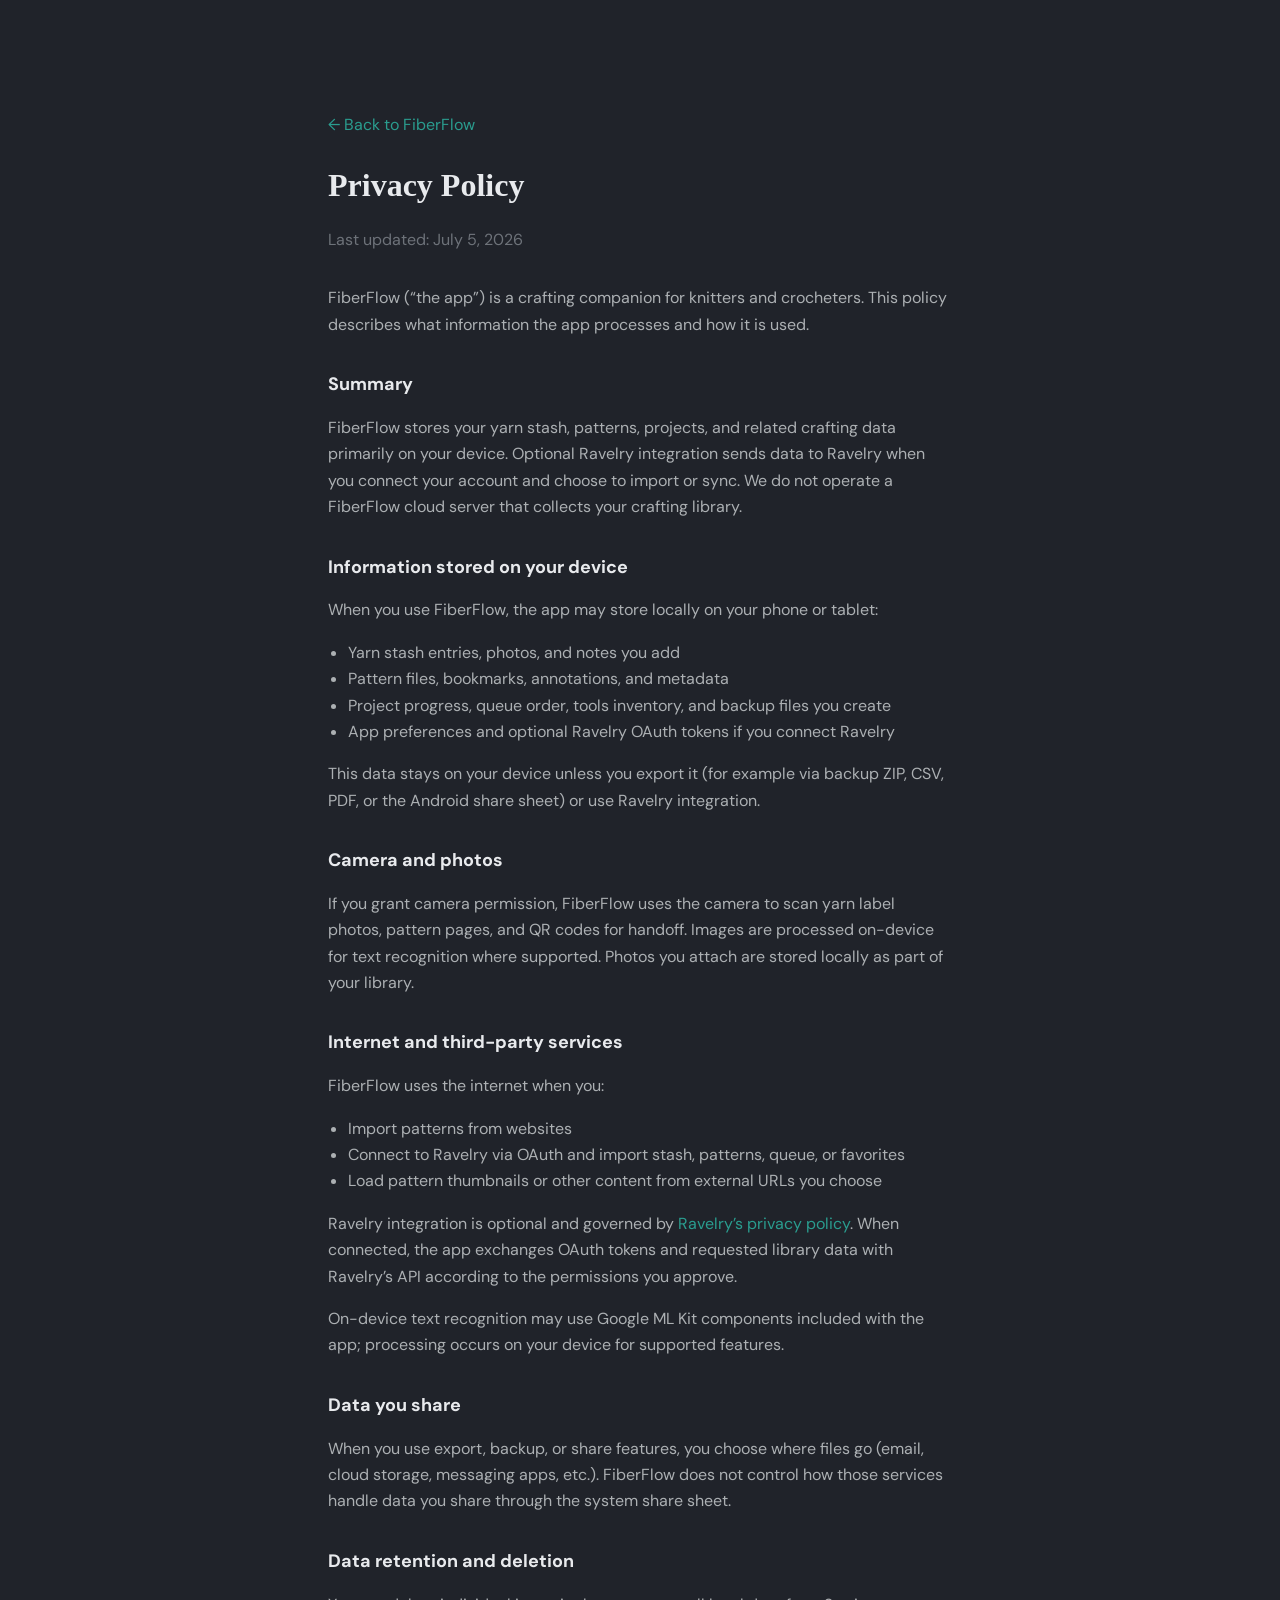
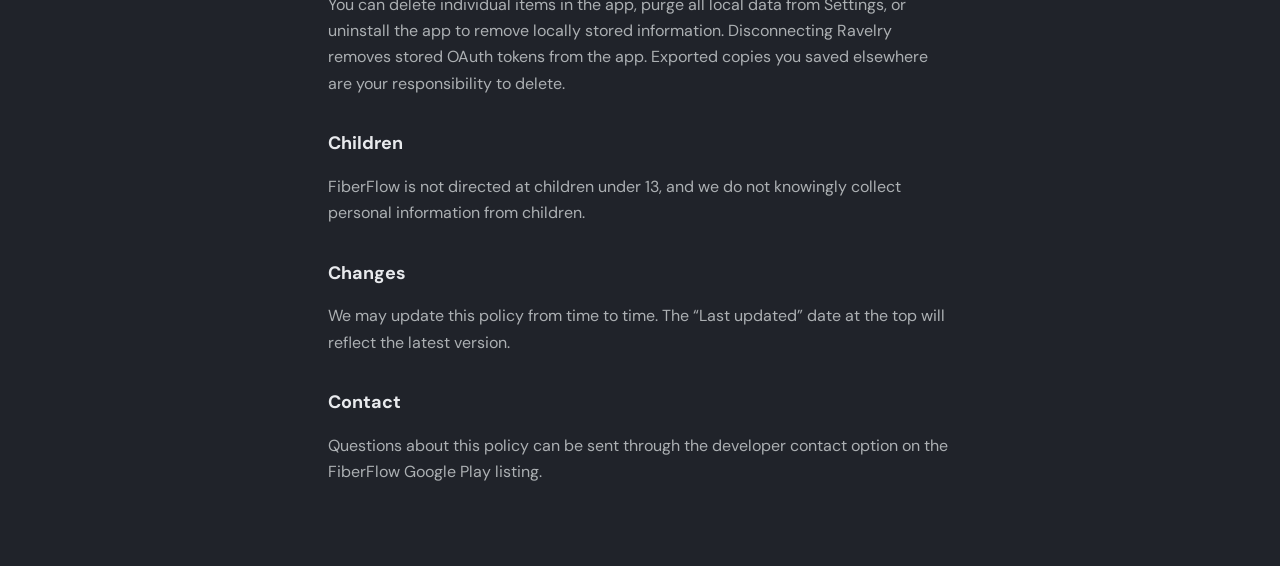
==== privacy-policy.html @ 0949538d "Add files via upload" ====
<!DOCTYPE html>
<html lang="en">
<head>
  <meta charset="UTF-8">
  <meta name="viewport" content="width=device-width, initial-scale=1.0">
  <meta name="description" content="FiberFlow privacy policy — how we handle your crafting data on Android.">
  <title>Privacy Policy — FiberFlow</title>
  <link rel="icon" type="image/svg+xml" href="assets/FiberFlow-Icon.svg">
  <link rel="preconnect" href="https://fonts.googleapis.com">
  <link rel="preconnect" href="https://fonts.gstatic.com" crossorigin>
  <link href="https://fonts.googleapis.com/css2?family=DM+Sans:opsz,wght@9..40,400;9..40,600&display=swap" rel="stylesheet">
  <link rel="stylesheet" href="css/styles.css">
  <style>
    .policy-page { max-width: 42rem; margin: 0 auto; padding: 6rem 1.5rem 4rem; }
    .policy-page h1 { font-family: "Libre Baskerville", Georgia, serif; margin-bottom: 0.5rem; }
    .policy-page .updated { color: var(--text-muted, #666); margin-bottom: 2rem; }
    .policy-page h2 { margin-top: 2rem; font-size: 1.125rem; }
    .policy-page p, .policy-page li { line-height: 1.65; color: var(--text-secondary, #444); }
    .policy-page ul { padding-left: 1.25rem; }
    .policy-page a { color: var(--accent-teal, #2a9d8f); }
  </style>
</head>
<body>
  <main class="policy-page">
    <p><a href="index.html">&larr; Back to FiberFlow</a></p>
    <h1>Privacy Policy</h1>
    <p class="updated">Last updated: July 5, 2026</p>

    <p>
      FiberFlow (&ldquo;the app&rdquo;) is a crafting companion for knitters and crocheters.
      This policy describes what information the app processes and how it is used.
    </p>

    <h2>Summary</h2>
    <p>
      FiberFlow stores your yarn stash, patterns, projects, and related crafting data primarily on your device.
      Optional Ravelry integration sends data to Ravelry when you connect your account and choose to import or sync.
      We do not operate a FiberFlow cloud server that collects your crafting library.
    </p>

    <h2>Information stored on your device</h2>
    <p>When you use FiberFlow, the app may store locally on your phone or tablet:</p>
    <ul>
      <li>Yarn stash entries, photos, and notes you add</li>
      <li>Pattern files, bookmarks, annotations, and metadata</li>
      <li>Project progress, queue order, tools inventory, and backup files you create</li>
      <li>App preferences and optional Ravelry OAuth tokens if you connect Ravelry</li>
    </ul>
    <p>This data stays on your device unless you export it (for example via backup ZIP, CSV, PDF, or the Android share sheet) or use Ravelry integration.</p>

    <h2>Camera and photos</h2>
    <p>
      If you grant camera permission, FiberFlow uses the camera to scan yarn label photos, pattern pages, and QR codes for handoff.
      Images are processed on-device for text recognition where supported. Photos you attach are stored locally as part of your library.
    </p>

    <h2>Internet and third-party services</h2>
    <p>FiberFlow uses the internet when you:</p>
    <ul>
      <li>Import patterns from websites</li>
      <li>Connect to Ravelry via OAuth and import stash, patterns, queue, or favorites</li>
      <li>Load pattern thumbnails or other content from external URLs you choose</li>
    </ul>
    <p>
      Ravelry integration is optional and governed by
      <a href="https://www.ravelry.com/privacy" rel="noopener noreferrer" target="_blank">Ravelry&rsquo;s privacy policy</a>.
      When connected, the app exchanges OAuth tokens and requested library data with Ravelry&rsquo;s API according to the permissions you approve.
    </p>
    <p>
      On-device text recognition may use Google ML Kit components included with the app; processing occurs on your device for supported features.
    </p>

    <h2>Data you share</h2>
    <p>
      When you use export, backup, or share features, you choose where files go (email, cloud storage, messaging apps, etc.).
      FiberFlow does not control how those services handle data you share through the system share sheet.
    </p>

    <h2>Data retention and deletion</h2>
    <p>
      You can delete individual items in the app, purge all local data from Settings, or uninstall the app to remove locally stored information.
      Disconnecting Ravelry removes stored OAuth tokens from the app. Exported copies you saved elsewhere are your responsibility to delete.
    </p>

    <h2>Children</h2>
    <p>FiberFlow is not directed at children under 13, and we do not knowingly collect personal information from children.</p>

    <h2>Changes</h2>
    <p>We may update this policy from time to time. The &ldquo;Last updated&rdquo; date at the top will reflect the latest version.</p>

    <h2>Contact</h2>
    <p>
      Questions about this policy can be sent through the developer contact option on the FiberFlow Google Play listing.
    </p>
  </main>
</body>
</html>
---- css/styles.css ----
/* FiberFlow palette — matches app/src/main/java/com/fiberflow/app/ui/theme/Color.kt */
:root {
  --ink-deep: #1c1d22;
  --ink-surface: #20232a;
  --ink-card: #262a32;
  --ink-elevated: #2e343e;
  --ink-border: #3d4651;
  --outline-variant: #363d48;

  --brand-coral: #eb786a;
  --brand-coral-light: #fb9d8a;
  --brand-coral-dark: #c9504c;

  --brand-teal: #88d7ce;
  --brand-teal-light: #8ac6ce;
  --brand-teal-dark: #3e7d8f;
  --brand-teal-deep: #559dac;

  --brand-plum: #4b2e6a;
  --brand-plum-mid: #725c89;
  --brand-plum-light: #9d83b4;

  --brand-rose: #8c5571;
  --brand-rose-light: #d98390;

  --brand-blue: #437395;
  --brand-blue-light: #709cb3;

  --text-primary: #e8eaed;
  --text-secondary: #acb0b3;
  --text-muted: #6d7279;

  --gradient-hero: linear-gradient(
    135deg,
    var(--brand-plum) 0%,
    var(--brand-rose) 35%,
    var(--brand-teal-dark) 70%,
    var(--brand-teal) 100%
  );

  --radius-sm: 12px;
  --radius-md: 16px;
  --radius-lg: 28px;

  --shadow-card: 0 4px 24px rgba(0, 0, 0, 0.25);
  --header-height: 72px;

  --font-serif: "Libre Baskerville", Georgia, "Times New Roman", serif;
  --font-sans: "DM Sans", system-ui, -apple-system, sans-serif;
}

*,
*::before,
*::after {
  box-sizing: border-box;
}

html {
  scroll-behavior: smooth;
}

body {
  margin: 0;
  font-family: var(--font-sans);
  font-size: 16px;
  line-height: 1.6;
  color: var(--text-primary);
  background: var(--ink-surface);
  -webkit-font-smoothing: antialiased;
}

img {
  max-width: 100%;
  height: auto;
  display: block;
}

a {
  color: var(--brand-teal);
  text-decoration: none;
}

a:hover {
  color: var(--brand-teal-light);
}

.container {
  width: min(1120px, calc(100% - 2rem));
  margin-inline: auto;
}

.skip-link {
  position: absolute;
  top: -100%;
  left: 1rem;
  z-index: 1000;
  padding: 0.75rem 1rem;
  background: var(--brand-teal);
  color: var(--ink-deep);
  border-radius: var(--radius-sm);
  font-weight: 600;
}

.skip-link:focus {
  top: 1rem;
}

/* Header */
.site-header {
  position: sticky;
  top: 0;
  z-index: 100;
  height: var(--header-height);
  background: rgba(32, 35, 42, 0.92);
  backdrop-filter: blur(12px);
  border-bottom: 1px solid var(--outline-variant);
}

.header-inner {
  display: flex;
  align-items: center;
  justify-content: space-between;
  height: 100%;
}

.brand {
  display: flex;
  align-items: center;
  gap: 0.75rem;
  color: var(--text-primary);
  font-weight: 700;
  font-size: 1.125rem;
}

.brand:hover {
  color: var(--text-primary);
}

.brand-icon {
  border-radius: 10px;
}

.site-nav {
  display: flex;
  align-items: center;
  gap: 1.5rem;
}

.site-nav a {
  color: var(--text-secondary);
  font-size: 0.9375rem;
  font-weight: 500;
  transition: color 0.2s;
}

.site-nav a:hover {
  color: var(--text-primary);
}

.nav-cta {
  padding: 0.5rem 1rem;
  border-radius: 999px;
  background: rgba(136, 215, 206, 0.15);
  color: var(--brand-teal) !important;
}

.nav-cta:hover {
  background: rgba(136, 215, 206, 0.25);
  color: var(--brand-teal-light) !important;
}

.nav-toggle {
  display: none;
  flex-direction: column;
  justify-content: center;
  gap: 5px;
  width: 44px;
  height: 44px;
  padding: 0;
  border: none;
  border-radius: var(--radius-sm);
  background: var(--ink-card);
  cursor: pointer;
}

.nav-toggle span {
  display: block;
  width: 22px;
  height: 2px;
  margin-inline: auto;
  background: var(--text-primary);
  border-radius: 1px;
  transition: transform 0.2s, opacity 0.2s;
}

.nav-toggle[aria-expanded="true"] span:nth-child(1) {
  transform: translateY(7px) rotate(45deg);
}

.nav-toggle[aria-expanded="true"] span:nth-child(2) {
  opacity: 0;
}

.nav-toggle[aria-expanded="true"] span:nth-child(3) {
  transform: translateY(-7px) rotate(-45deg);
}

/* Hero */
.hero-block {
  padding: 1.5rem 1rem 2.5rem;
}

.hero {
  max-width: 1120px;
  margin-inline: auto;
  background: var(--gradient-hero);
  border-radius: var(--radius-lg);
  padding: clamp(2rem, 5vw, 3.5rem) clamp(1.5rem, 4vw, 2.5rem) clamp(1.75rem, 4vw, 2.5rem);
  display: flex;
  flex-direction: column;
  gap: clamp(1.75rem, 4vw, 2.5rem);
}

.hero-grid {
  display: grid;
  grid-template-columns: minmax(0, 1.15fr) minmax(0, 0.85fr);
  gap: clamp(1.5rem, 4vw, 3rem);
  align-items: center;
}

.hero-eyebrow {
  margin: 0 0 0.75rem;
  font-size: 0.875rem;
  font-weight: 600;
  letter-spacing: 0.06em;
  text-transform: uppercase;
  color: rgba(255, 255, 255, 0.95);
  text-shadow: 0 1px 2px rgba(28, 29, 34, 0.35);
}

.hero h1 {
  margin: 0 0 0.875rem;
  font-family: var(--font-serif);
  font-size: clamp(1.625rem, 3.2vw, 2.25rem);
  font-weight: 700;
  line-height: 1.3;
  color: #fff;
  max-width: 22ch;
}

.hero-lead {
  margin: 0 0 1.5rem;
  font-size: 1rem;
  line-height: 1.6;
  color: #fff;
  max-width: 36rem;
  text-shadow: 0 1px 2px rgba(28, 29, 34, 0.2);
}

.hero-actions {
  display: flex;
  flex-wrap: wrap;
  gap: 0.75rem;
}

.btn {
  display: inline-flex;
  align-items: center;
  justify-content: center;
  padding: 0.875rem 1.5rem;
  border-radius: 999px;
  font-family: var(--font-sans);
  font-size: 0.9375rem;
  font-weight: 600;
  border: 2px solid transparent;
  cursor: pointer;
  transition: background 0.2s, color 0.2s, border-color 0.2s, transform 0.15s;
}

.btn:hover {
  transform: translateY(-1px);
}

.btn-primary {
  background: #fff;
  color: var(--ink-deep);
  border-color: transparent;
}

.btn-primary:hover {
  background: rgba(255, 255, 255, 0.92);
  color: var(--ink-deep);
}

.btn-ghost {
  background: rgba(255, 255, 255, 0.12);
  color: #fff;
  border-color: rgba(255, 255, 255, 0.25);
}

.btn-ghost:hover {
  background: rgba(255, 255, 255, 0.2);
  color: #fff;
}

.hero-art,
.hero-phone {
  display: flex;
  justify-content: center;
  align-items: center;
  padding-inline: 0.5rem;
}

.hero-logo {
  width: min(100%, 280px);
  filter: drop-shadow(0 12px 32px rgba(0, 0, 0, 0.3));
}

/* Hero stats */
.hero-stats {
  padding-top: clamp(1.25rem, 3vw, 1.75rem);
  border-top: 1px solid rgba(255, 255, 255, 0.18);
}

.stats-grid {
  display: grid;
  grid-template-columns: repeat(3, 1fr);
  gap: 0.75rem;
}

.stat-chip {
  padding: 1rem 1.25rem;
  border-radius: var(--radius-md);
  background: var(--ink-deep);
  border: 1px solid var(--ink-border);
  box-shadow: 0 4px 16px rgba(0, 0, 0, 0.35);
}

.stat-value {
  display: block;
  font-family: var(--font-serif);
  font-size: 1.25rem;
  font-weight: 700;
  margin-bottom: 0.25rem;
}

.stat-label {
  display: block;
  font-size: 0.875rem;
  font-weight: 500;
  color: var(--text-secondary);
}

.stat-teal {
  border-left: 3px solid var(--brand-teal);
}

.stat-teal .stat-value {
  color: var(--brand-teal-light);
}

.stat-coral {
  border-left: 3px solid var(--brand-coral);
}

.stat-coral .stat-value {
  color: var(--brand-coral-light);
}

.stat-plum {
  border-left: 3px solid var(--brand-plum-light);
}

.stat-plum .stat-value {
  color: var(--brand-plum-light);
}

/* Sections */
.section {
  padding: 4.5rem 0;
}

.section-alt {
  background: var(--ink-deep);
}

.section-header {
  text-align: center;
  max-width: 640px;
  margin: 0 auto 3rem;
}

.section-header h2 {
  margin: 0 0 0.75rem;
  font-family: var(--font-serif);
  font-size: clamp(1.5rem, 3vw, 2rem);
  font-weight: 700;
}

.section-header p {
  margin: 0;
  color: var(--text-secondary);
  font-size: 1.0625rem;
}

/* Feature cards */
.feature-grid {
  display: grid;
  grid-template-columns: repeat(auto-fill, minmax(260px, 1fr));
  gap: 1rem;
}

.feature-card {
  padding: 1.25rem 1.5rem;
  border-radius: var(--radius-md);
  background: linear-gradient(145deg, var(--ink-card), var(--ink-elevated));
  border: 1px solid var(--outline-variant);
  transition: border-color 0.2s, transform 0.2s;
}

.feature-card:hover {
  transform: translateY(-2px);
}

.feature-card h3 {
  margin: 0 0 0.5rem;
  font-size: 1rem;
  font-weight: 700;
}

.feature-card p {
  margin: 0;
  font-size: 0.9375rem;
  line-height: 1.55;
  color: var(--text-secondary);
}

.accent-teal {
  border-left: 3px solid var(--brand-teal);
}

.accent-teal h3 {
  color: var(--brand-teal);
}

.accent-plum {
  border-left: 3px solid var(--brand-plum-mid);
}

.accent-plum h3 {
  color: var(--brand-plum-light);
}

.accent-coral {
  border-left: 3px solid var(--brand-coral);
}

.accent-coral h3 {
  color: var(--brand-coral);
}

.accent-rose {
  border-left: 3px solid var(--brand-rose);
}

.accent-rose h3 {
  color: var(--brand-rose-light);
}

.accent-blue {
  border-left: 3px solid var(--brand-blue);
}

.accent-blue h3 {
  color: var(--brand-blue-light);
}

/* Steps */
.steps-list {
  list-style: none;
  margin: 0;
  padding: 0;
  display: grid;
  gap: 1rem;
  max-width: 720px;
  margin-inline: auto;
}

.step-card {
  display: flex;
  gap: 1.25rem;
  align-items: flex-start;
  padding: 1.5rem;
  border-radius: var(--radius-md);
  background: var(--ink-card);
  border: 1px solid var(--outline-variant);
}

.step-number {
  flex-shrink: 0;
  width: 2.5rem;
  height: 2.5rem;
  display: flex;
  align-items: center;
  justify-content: center;
  border-radius: 50%;
  background: rgba(136, 215, 206, 0.15);
  color: var(--brand-teal);
  font-weight: 700;
  font-size: 1.125rem;
}

.step-card h3 {
  margin: 0 0 0.375rem;
  font-size: 1.125rem;
  font-weight: 600;
}

.step-card p {
  margin: 0;
  color: var(--text-secondary);
  font-size: 0.9375rem;
}

/* Download */
.download-section {
  text-align: center;
}

.download-inner {
  max-width: 520px;
}

.download-icon {
  margin: 0 auto 1.5rem;
  border-radius: 22px;
  box-shadow: var(--shadow-card);
}

.download-section h2 {
  margin: 0 0 0.75rem;
  font-family: var(--font-serif);
  font-size: clamp(1.5rem, 3vw, 2rem);
}

.download-section > .container > p,
.download-inner > p:not(.download-note) {
  margin: 0 0 2rem;
  color: var(--text-secondary);
}

.play-badge {
  display: inline-flex;
  align-items: center;
  gap: 0.875rem;
  padding: 0.75rem 1.25rem 0.75rem 1rem;
  border-radius: var(--radius-sm);
  background: #000;
  color: #fff;
  border: 1px solid rgba(255, 255, 255, 0.15);
  transition: opacity 0.2s, transform 0.15s;
}

.play-badge:not(.play-badge--placeholder):hover {
  transform: translateY(-1px);
  color: #fff;
}

.play-badge--placeholder {
  opacity: 0.55;
  cursor: not-allowed;
  pointer-events: none;
}

.play-badge-text {
  display: flex;
  flex-direction: column;
  align-items: flex-start;
  line-height: 1.2;
}

.play-badge-label {
  font-size: 0.6875rem;
  text-transform: uppercase;
  letter-spacing: 0.04em;
  opacity: 0.85;
}

.play-badge-store {
  font-size: 1.25rem;
  font-weight: 600;
}

.download-note {
  margin: 1.25rem 0 0 !important;
  font-size: 0.875rem;
  color: var(--text-muted);
}

.download-note.is-live {
  color: var(--brand-teal);
}

/* Footer */
.site-footer {
  padding: 2.5rem 0;
  border-top: 1px solid var(--outline-variant);
  background: var(--ink-deep);
}

.footer-inner {
  text-align: center;
}

.footer-brand {
  display: inline-flex;
  align-items: center;
  gap: 0.625rem;
  font-weight: 700;
  margin-bottom: 0.5rem;
}

.footer-brand img {
  border-radius: 8px;
}

.footer-tagline {
  margin: 0 0 1rem;
  color: var(--text-secondary);
  font-size: 0.9375rem;
}

.footer-copy {
  margin: 0;
  font-size: 0.8125rem;
  color: var(--text-muted);
}

/* Responsive */
@media (max-width: 860px) {
  .hero-block {
    padding: 1rem 1rem 2rem;
  }

  .hero {
    border-radius: var(--radius-md);
  }

  .hero-grid {
    grid-template-columns: 1fr;
    text-align: center;
  }

  .hero h1 {
    max-width: none;
    margin-inline: auto;
  }

  .hero-lead {
    margin-inline: auto;
  }

  .hero-actions {
    justify-content: center;
  }

  .hero-art,
  .hero-phone {
    order: -1;
    margin-bottom: 0.5rem;
  }

  .hero-logo {
    width: min(220px, 72%);
    margin-inline: auto;
  }
}

@media (max-width: 720px) {
  .nav-toggle {
    display: flex;
  }

  .site-nav {
    position: fixed;
    top: var(--header-height);
    left: 0;
    right: 0;
    flex-direction: column;
    align-items: stretch;
    gap: 0;
    padding: 1rem;
    background: var(--ink-card);
    border-bottom: 1px solid var(--outline-variant);
    transform: translateY(-120%);
    opacity: 0;
    visibility: hidden;
    transition: transform 0.25s, opacity 0.25s, visibility 0.25s;
  }

  .site-nav.is-open {
    transform: translateY(0);
    opacity: 1;
    visibility: visible;
  }

  .site-nav a {
    padding: 0.875rem 1rem;
    border-radius: var(--radius-sm);
  }

  .site-nav a:hover {
    background: var(--ink-elevated);
  }

  .stats-grid {
    grid-template-columns: 1fr;
  }

  .section {
    padding: 3rem 0;
  }
}

@media (prefers-reduced-motion: reduce) {
  html {
    scroll-behavior: auto;
  }

  *,
  *::before,
  *::after {
    transition: none !important;
  }
}
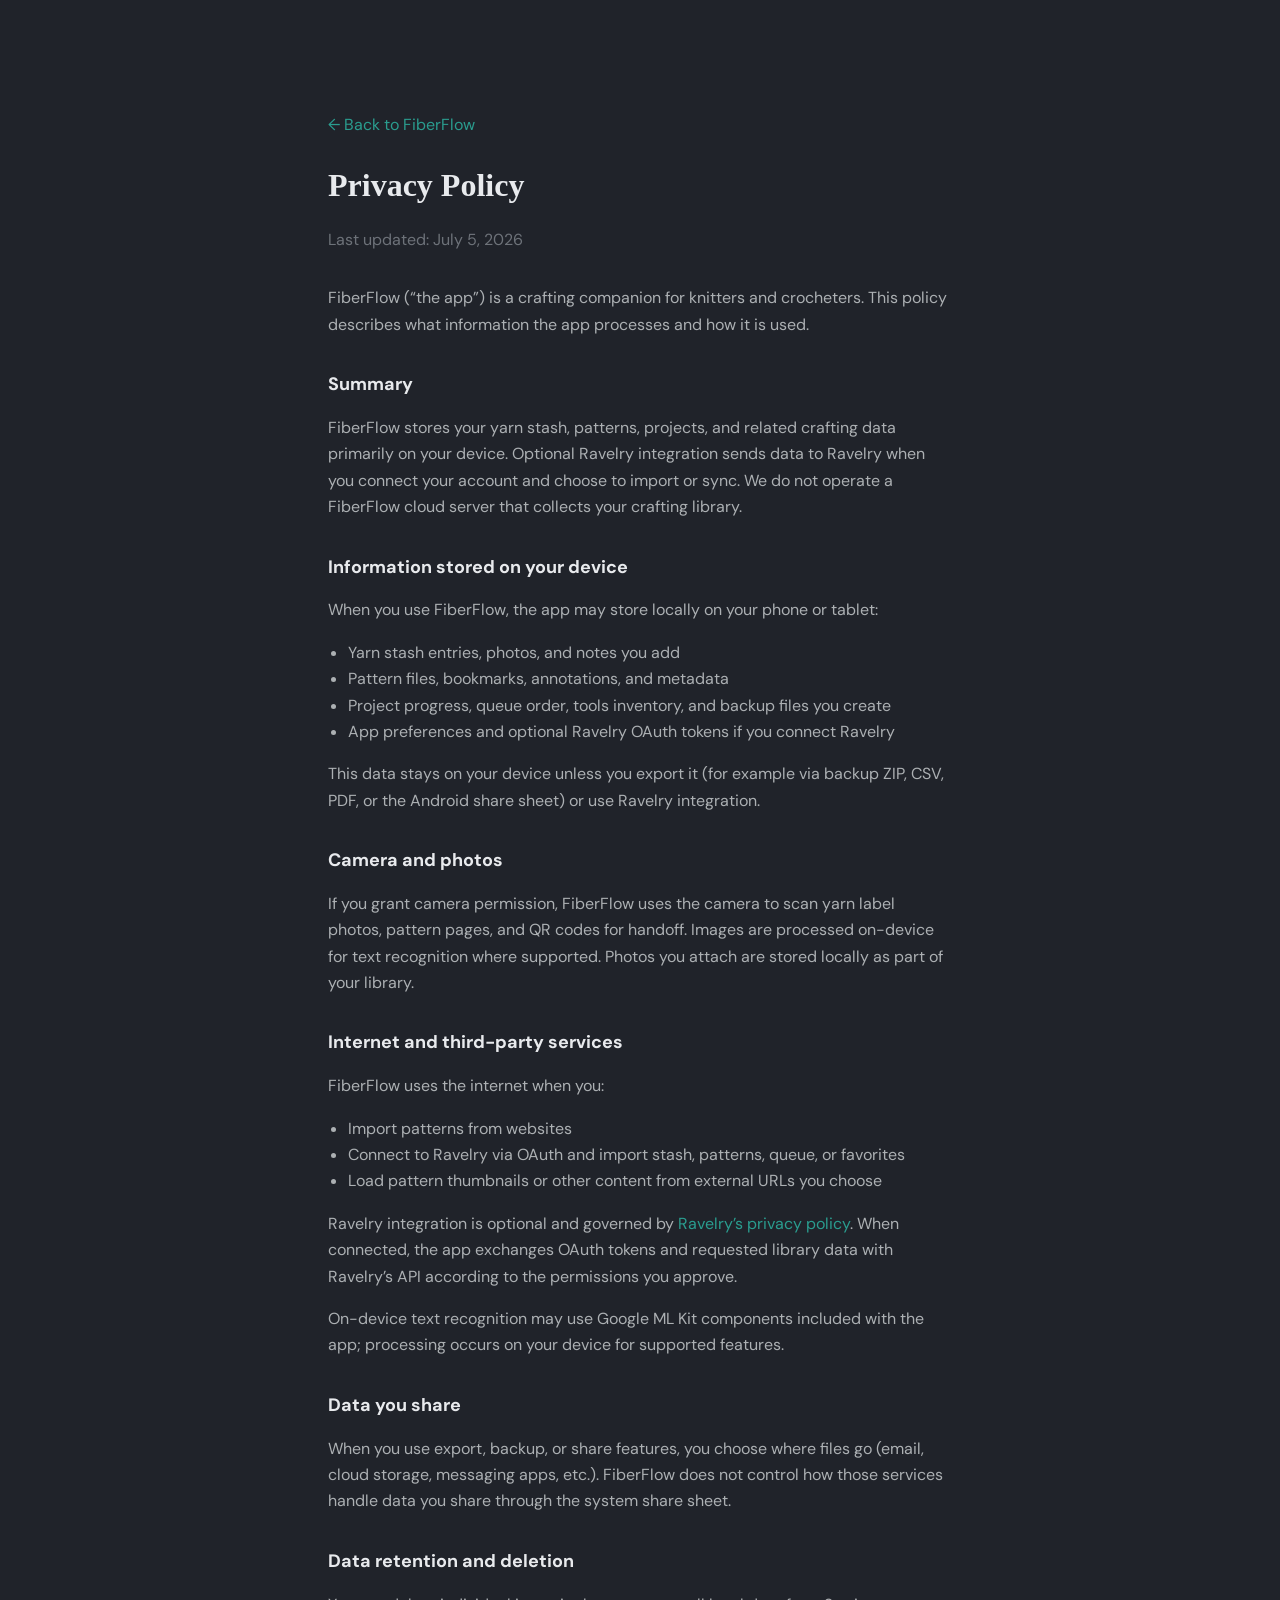
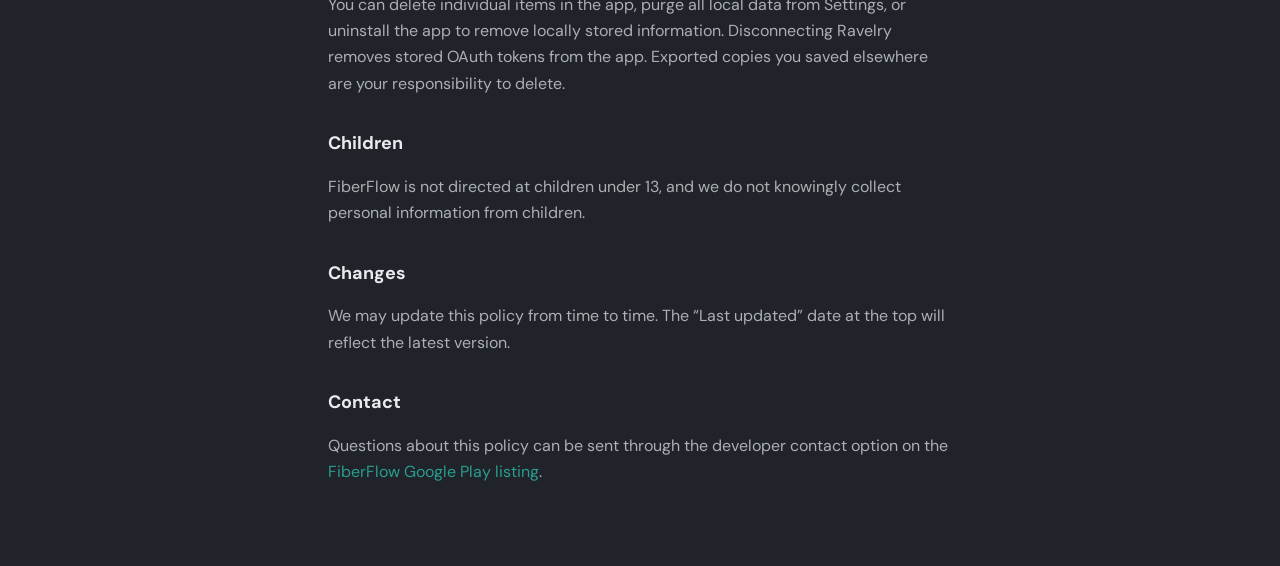
==== commit 2ab9064f: "Point the site at the live Play Store listing." ====
--- a/privacy-policy.html
+++ b/privacy-policy.html
@@ -90,7 +90,8 @@
 
     <h2>Contact</h2>
     <p>
-      Questions about this policy can be sent through the developer contact option on the FiberFlow Google Play listing.
+      Questions about this policy can be sent through the developer contact option on the
+      <a href="https://play.google.com/store/apps/details?id=com.fiberflow.app">FiberFlow Google Play listing</a>.
     </p>
   </main>
 </body>
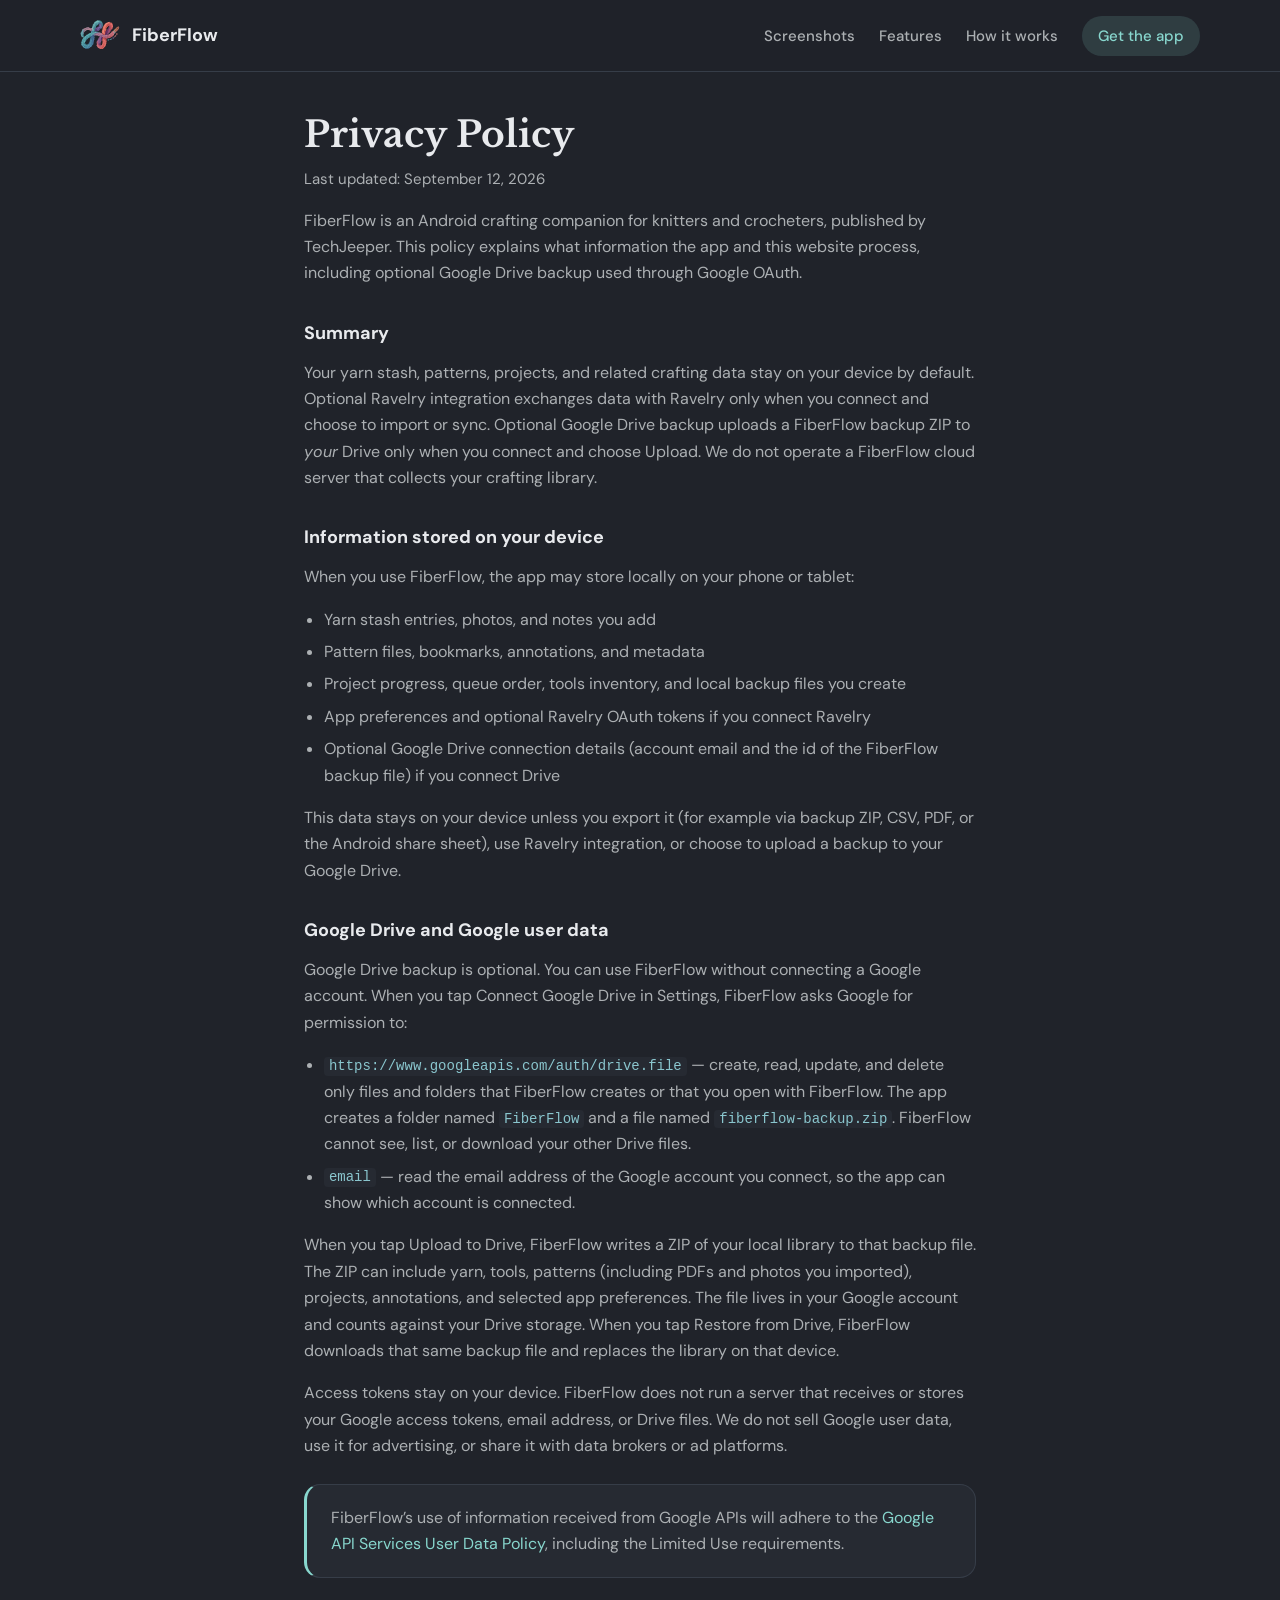
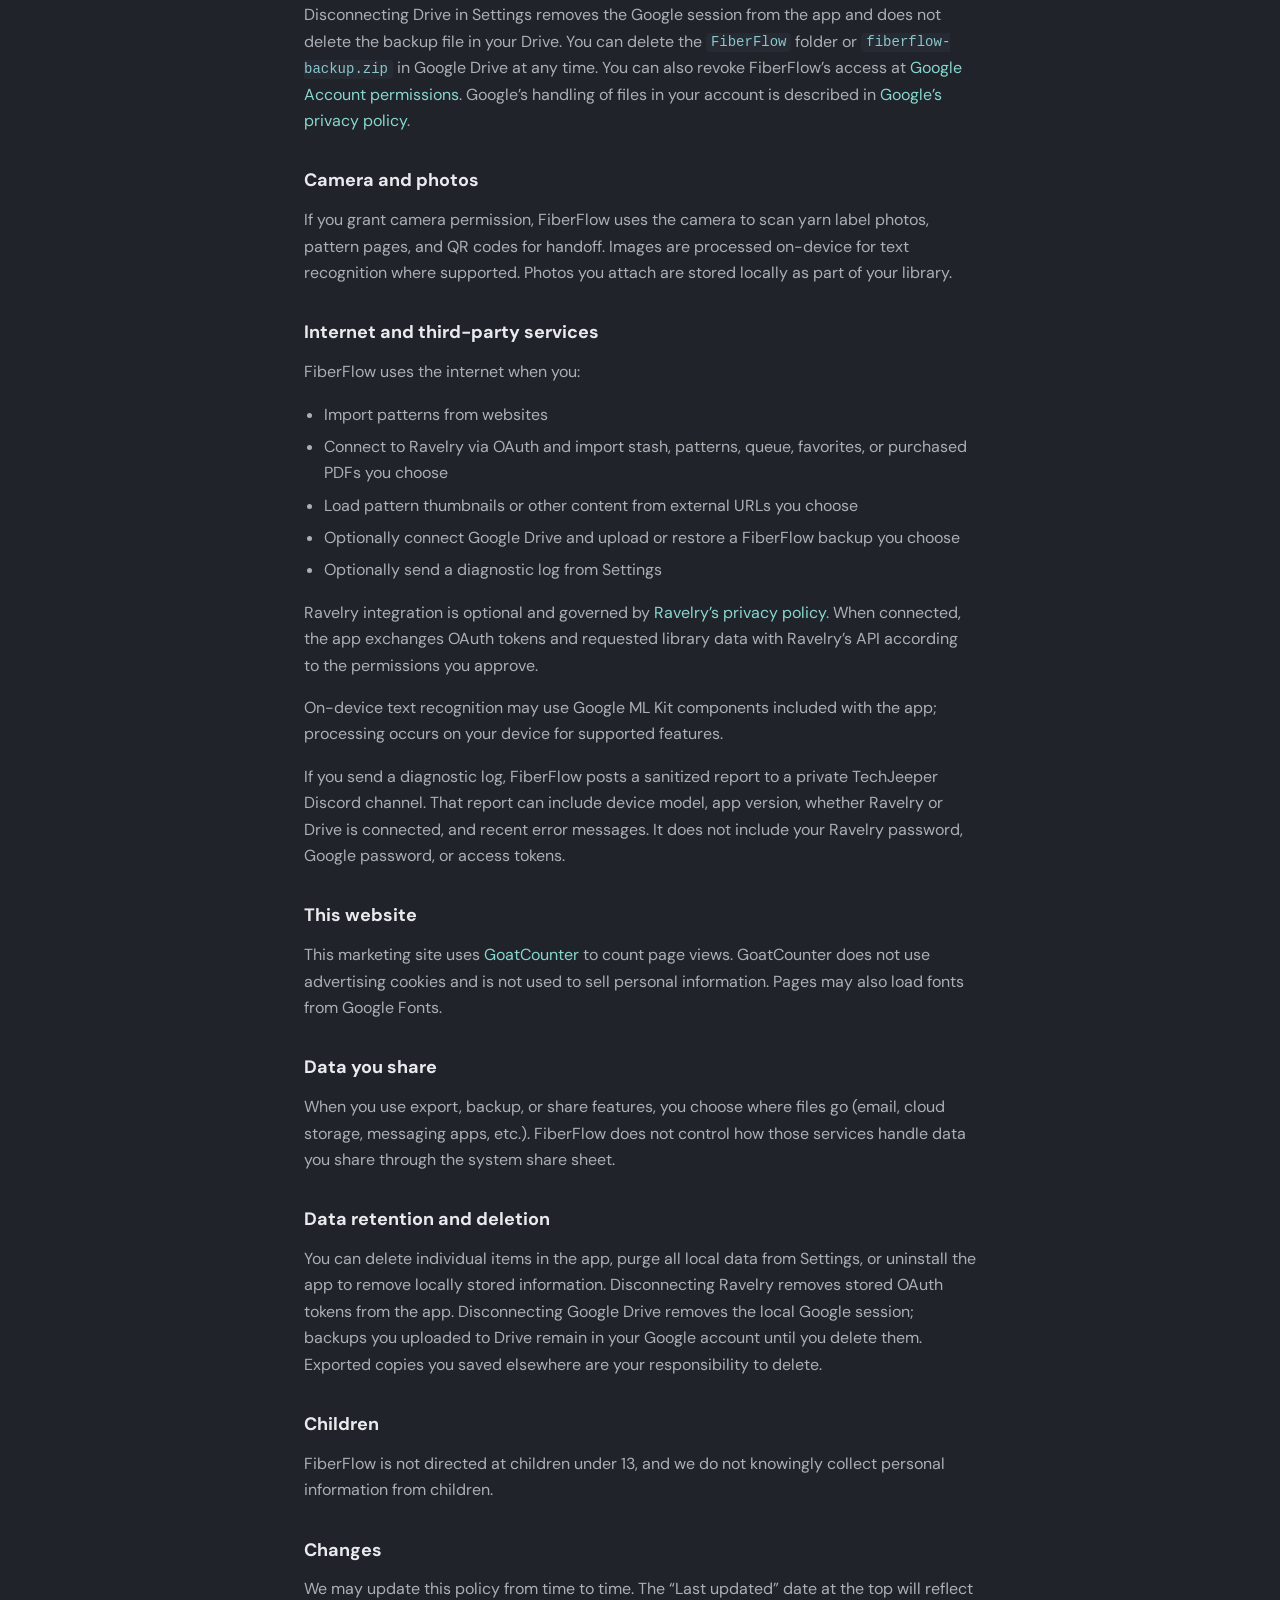
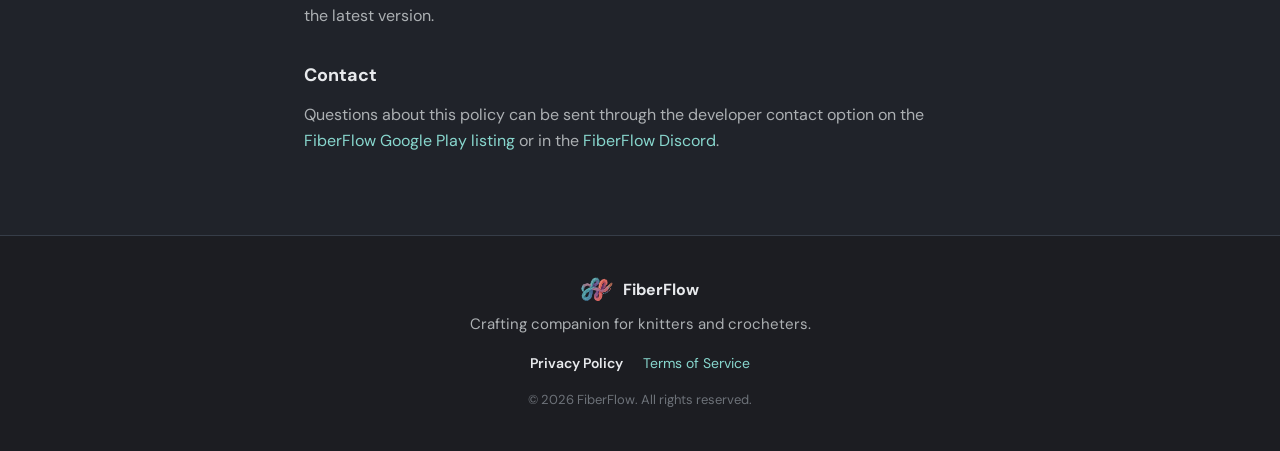
==== commit 29b7bf98: "Add Google Drive OAuth privacy policy and terms of service. Co-authored-by: Cursor <cursoragent@curs" ====
--- a/privacy-policy.html
+++ b/privacy-policy.html
@@ -3,96 +3,232 @@
 <head>
   <meta charset="UTF-8">
   <meta name="viewport" content="width=device-width, initial-scale=1.0">
-  <meta name="description" content="FiberFlow privacy policy — how we handle your crafting data on Android.">
+  <meta name="description" content="FiberFlow privacy policy — how we handle your crafting data, optional Google Drive backup, and Ravelry on Android.">
+  <meta name="robots" content="index, follow">
+  <meta name="theme-color" content="#1c1d22">
+  <link rel="canonical" href="https://fiberflow.techjeeper.com/privacy-policy.html">
+  <meta property="og:locale" content="en_US">
+  <meta property="og:type" content="article">
+  <meta property="og:site_name" content="FiberFlow">
+  <meta property="og:title" content="Privacy Policy — FiberFlow">
+  <meta property="og:description" content="Read how FiberFlow handles yarn stash, pattern, project, Google Drive backup, and optional Ravelry data.">
+  <meta property="og:url" content="https://fiberflow.techjeeper.com/privacy-policy.html">
+  <meta property="og:image" content="https://fiberflow.techjeeper.com/assets/screenshots/home.jpg">
+  <meta property="og:image:alt" content="FiberFlow home screen with stash stats and explore tiles">
+  <meta property="og:image:width" content="935">
+  <meta property="og:image:height" content="2048">
+  <meta name="twitter:card" content="summary_large_image">
+  <meta name="twitter:title" content="Privacy Policy — FiberFlow">
+  <meta name="twitter:description" content="Read how FiberFlow handles yarn stash, pattern, project, Google Drive backup, and optional Ravelry data.">
+  <meta name="twitter:image" content="https://fiberflow.techjeeper.com/assets/screenshots/home.jpg">
+  <meta name="twitter:image:alt" content="FiberFlow home screen with stash stats and explore tiles">
   <title>Privacy Policy — FiberFlow</title>
   <link rel="icon" type="image/svg+xml" href="assets/FiberFlow-Icon.svg">
   <link rel="preconnect" href="https://fonts.googleapis.com">
   <link rel="preconnect" href="https://fonts.gstatic.com" crossorigin>
-  <link href="https://fonts.googleapis.com/css2?family=DM+Sans:opsz,wght@9..40,400;9..40,600&display=swap" rel="stylesheet">
+  <link href="https://fonts.googleapis.com/css2?family=DM+Sans:ital,opsz,wght@0,9..40,400;0,9..40,500;0,9..40,600;0,9..40,700;1,9..40,400&amp;family=Libre+Baskerville:ital,wght@0,400;0,700;1,400&amp;display=swap" rel="stylesheet">
   <link rel="stylesheet" href="css/styles.css">
-  <style>
-    .policy-page { max-width: 42rem; margin: 0 auto; padding: 6rem 1.5rem 4rem; }
-    .policy-page h1 { font-family: "Libre Baskerville", Georgia, serif; margin-bottom: 0.5rem; }
-    .policy-page .updated { color: var(--text-muted, #666); margin-bottom: 2rem; }
-    .policy-page h2 { margin-top: 2rem; font-size: 1.125rem; }
-    .policy-page p, .policy-page li { line-height: 1.65; color: var(--text-secondary, #444); }
-    .policy-page ul { padding-left: 1.25rem; }
-    .policy-page a { color: var(--accent-teal, #2a9d8f); }
-  </style>
+  <link rel="stylesheet" href="css/legal.css">
+  <script data-goatcounter="https://fiberflow.goatcounter.com/count"
+          async src="//gc.zgo.at/count.js"></script>
+  <script type="application/ld+json">
+    {
+      "@context": "https://schema.org",
+      "@type": "WebPage",
+      "name": "Privacy Policy — FiberFlow",
+      "description": "Read how FiberFlow handles yarn stash, pattern, project, Google Drive backup, and optional Ravelry data.",
+      "url": "https://fiberflow.techjeeper.com/privacy-policy.html",
+      "isPartOf": {
+        "@type": "WebSite",
+        "name": "FiberFlow",
+        "url": "https://fiberflow.techjeeper.com/"
+      }
+    }
+  </script>
 </head>
 <body>
-  <main class="policy-page">
-    <p><a href="index.html">&larr; Back to FiberFlow</a></p>
-    <h1>Privacy Policy</h1>
-    <p class="updated">Last updated: July 5, 2026</p>
-
-    <p>
-      FiberFlow (&ldquo;the app&rdquo;) is a crafting companion for knitters and crocheters.
-      This policy describes what information the app processes and how it is used.
-    </p>
-
-    <h2>Summary</h2>
-    <p>
-      FiberFlow stores your yarn stash, patterns, projects, and related crafting data primarily on your device.
-      Optional Ravelry integration sends data to Ravelry when you connect your account and choose to import or sync.
-      We do not operate a FiberFlow cloud server that collects your crafting library.
-    </p>
-
-    <h2>Information stored on your device</h2>
-    <p>When you use FiberFlow, the app may store locally on your phone or tablet:</p>
-    <ul>
-      <li>Yarn stash entries, photos, and notes you add</li>
-      <li>Pattern files, bookmarks, annotations, and metadata</li>
-      <li>Project progress, queue order, tools inventory, and backup files you create</li>
-      <li>App preferences and optional Ravelry OAuth tokens if you connect Ravelry</li>
-    </ul>
-    <p>This data stays on your device unless you export it (for example via backup ZIP, CSV, PDF, or the Android share sheet) or use Ravelry integration.</p>
-
-    <h2>Camera and photos</h2>
-    <p>
-      If you grant camera permission, FiberFlow uses the camera to scan yarn label photos, pattern pages, and QR codes for handoff.
-      Images are processed on-device for text recognition where supported. Photos you attach are stored locally as part of your library.
-    </p>
-
-    <h2>Internet and third-party services</h2>
-    <p>FiberFlow uses the internet when you:</p>
-    <ul>
-      <li>Import patterns from websites</li>
-      <li>Connect to Ravelry via OAuth and import stash, patterns, queue, or favorites</li>
-      <li>Load pattern thumbnails or other content from external URLs you choose</li>
-    </ul>
-    <p>
-      Ravelry integration is optional and governed by
-      <a href="https://www.ravelry.com/privacy" rel="noopener noreferrer" target="_blank">Ravelry&rsquo;s privacy policy</a>.
-      When connected, the app exchanges OAuth tokens and requested library data with Ravelry&rsquo;s API according to the permissions you approve.
-    </p>
-    <p>
-      On-device text recognition may use Google ML Kit components included with the app; processing occurs on your device for supported features.
-    </p>
-
-    <h2>Data you share</h2>
-    <p>
-      When you use export, backup, or share features, you choose where files go (email, cloud storage, messaging apps, etc.).
-      FiberFlow does not control how those services handle data you share through the system share sheet.
-    </p>
-
-    <h2>Data retention and deletion</h2>
-    <p>
-      You can delete individual items in the app, purge all local data from Settings, or uninstall the app to remove locally stored information.
-      Disconnecting Ravelry removes stored OAuth tokens from the app. Exported copies you saved elsewhere are your responsibility to delete.
-    </p>
-
-    <h2>Children</h2>
-    <p>FiberFlow is not directed at children under 13, and we do not knowingly collect personal information from children.</p>
-
-    <h2>Changes</h2>
-    <p>We may update this policy from time to time. The &ldquo;Last updated&rdquo; date at the top will reflect the latest version.</p>
-
-    <h2>Contact</h2>
-    <p>
-      Questions about this policy can be sent through the developer contact option on the
-      <a href="https://play.google.com/store/apps/details?id=com.fiberflow.app">FiberFlow Google Play listing</a>.
-    </p>
+  <a class="skip-link" href="#main">Skip to content</a>
+
+  <header class="site-header" id="top">
+    <div class="container header-inner">
+      <a class="brand" href="index.html" aria-label="FiberFlow home">
+        <img src="assets/FiberFlow-Icon.svg" alt="" width="40" height="40" class="brand-icon">
+        <span class="brand-name">FiberFlow</span>
+      </a>
+      <button class="nav-toggle" type="button" aria-expanded="false" aria-controls="site-nav" aria-label="Open menu">
+        <span></span>
+        <span></span>
+        <span></span>
+      </button>
+      <nav class="site-nav" id="site-nav" aria-label="Primary">
+        <a href="index.html#showcase">Screenshots</a>
+        <a href="index.html#features">Features</a>
+        <a href="index.html#how-it-works">How it works</a>
+        <a href="index.html#download" class="nav-cta">Get the app</a>
+      </nav>
+    </div>
+  </header>
+
+  <main id="main" class="legal-main">
+    <article class="container legal-page">
+      <h1>Privacy Policy</h1>
+      <p class="legal-updated">Last updated: September 12, 2026</p>
+
+      <p>
+        FiberFlow is an Android crafting companion for knitters and crocheters, published by TechJeeper.
+        This policy explains what information the app and this website process, including optional
+        Google Drive backup used through Google OAuth.
+      </p>
+
+      <h2>Summary</h2>
+      <p>
+        Your yarn stash, patterns, projects, and related crafting data stay on your device by default.
+        Optional Ravelry integration exchanges data with Ravelry only when you connect and choose to import or sync.
+        Optional Google Drive backup uploads a FiberFlow backup ZIP to <em>your</em> Drive only when you connect
+        and choose Upload. We do not operate a FiberFlow cloud server that collects your crafting library.
+      </p>
+
+      <h2>Information stored on your device</h2>
+      <p>When you use FiberFlow, the app may store locally on your phone or tablet:</p>
+      <ul>
+        <li>Yarn stash entries, photos, and notes you add</li>
+        <li>Pattern files, bookmarks, annotations, and metadata</li>
+        <li>Project progress, queue order, tools inventory, and local backup files you create</li>
+        <li>App preferences and optional Ravelry OAuth tokens if you connect Ravelry</li>
+        <li>Optional Google Drive connection details (account email and the id of the FiberFlow backup file) if you connect Drive</li>
+      </ul>
+      <p>
+        This data stays on your device unless you export it (for example via backup ZIP, CSV, PDF, or the Android share sheet),
+        use Ravelry integration, or choose to upload a backup to your Google Drive.
+      </p>
+
+      <h2>Google Drive and Google user data</h2>
+      <p>
+        Google Drive backup is optional. You can use FiberFlow without connecting a Google account.
+        When you tap Connect Google Drive in Settings, FiberFlow asks Google for permission to:
+      </p>
+      <ul>
+        <li>
+          <code>https://www.googleapis.com/auth/drive.file</code> — create, read, update, and delete
+          only files and folders that FiberFlow creates or that you open with FiberFlow.
+          The app creates a folder named <code>FiberFlow</code> and a file named
+          <code>fiberflow-backup.zip</code>. FiberFlow cannot see, list, or download your other Drive files.
+        </li>
+        <li>
+          <code>email</code> — read the email address of the Google account you connect, so the app can show
+          which account is connected.
+        </li>
+      </ul>
+      <p>
+        When you tap Upload to Drive, FiberFlow writes a ZIP of your local library to that backup file.
+        The ZIP can include yarn, tools, patterns (including PDFs and photos you imported), projects,
+        annotations, and selected app preferences. The file lives in your Google account and counts
+        against your Drive storage. When you tap Restore from Drive, FiberFlow downloads that same
+        backup file and replaces the library on that device.
+      </p>
+      <p>
+        Access tokens stay on your device. FiberFlow does not run a server that receives or stores your
+        Google access tokens, email address, or Drive files. We do not sell Google user data, use it for
+        advertising, or share it with data brokers or ad platforms.
+      </p>
+      <div class="legal-callout">
+        <p>
+          FiberFlow&rsquo;s use of information received from Google APIs will adhere to the
+          <a href="https://developers.google.com/terms/api-services-user-data-policy" rel="noopener noreferrer" target="_blank">Google API Services User Data Policy</a>,
+          including the Limited Use requirements.
+        </p>
+      </div>
+      <p>
+        Disconnecting Drive in Settings removes the Google session from the app and does not delete the
+        backup file in your Drive. You can delete the <code>FiberFlow</code> folder or
+        <code>fiberflow-backup.zip</code> in Google Drive at any time. You can also revoke FiberFlow&rsquo;s
+        access at
+        <a href="https://myaccount.google.com/permissions" rel="noopener noreferrer" target="_blank">Google Account permissions</a>.
+        Google&rsquo;s handling of files in your account is described in
+        <a href="https://policies.google.com/privacy" rel="noopener noreferrer" target="_blank">Google&rsquo;s privacy policy</a>.
+      </p>
+
+      <h2>Camera and photos</h2>
+      <p>
+        If you grant camera permission, FiberFlow uses the camera to scan yarn label photos, pattern pages, and QR codes for handoff.
+        Images are processed on-device for text recognition where supported. Photos you attach are stored locally as part of your library.
+      </p>
+
+      <h2>Internet and third-party services</h2>
+      <p>FiberFlow uses the internet when you:</p>
+      <ul>
+        <li>Import patterns from websites</li>
+        <li>Connect to Ravelry via OAuth and import stash, patterns, queue, favorites, or purchased PDFs you choose</li>
+        <li>Load pattern thumbnails or other content from external URLs you choose</li>
+        <li>Optionally connect Google Drive and upload or restore a FiberFlow backup you choose</li>
+        <li>Optionally send a diagnostic log from Settings</li>
+      </ul>
+      <p>
+        Ravelry integration is optional and governed by
+        <a href="https://www.ravelry.com/privacy" rel="noopener noreferrer" target="_blank">Ravelry&rsquo;s privacy policy</a>.
+        When connected, the app exchanges OAuth tokens and requested library data with Ravelry&rsquo;s API according to the permissions you approve.
+      </p>
+      <p>
+        On-device text recognition may use Google ML Kit components included with the app; processing occurs on your device for supported features.
+      </p>
+      <p>
+        If you send a diagnostic log, FiberFlow posts a sanitized report to a private TechJeeper Discord channel.
+        That report can include device model, app version, whether Ravelry or Drive is connected, and recent error messages.
+        It does not include your Ravelry password, Google password, or access tokens.
+      </p>
+
+      <h2>This website</h2>
+      <p>
+        This marketing site uses
+        <a href="https://www.goatcounter.com/" rel="noopener noreferrer" target="_blank">GoatCounter</a>
+        to count page views. GoatCounter does not use advertising cookies and is not used to sell personal information.
+        Pages may also load fonts from Google Fonts.
+      </p>
+
+      <h2>Data you share</h2>
+      <p>
+        When you use export, backup, or share features, you choose where files go (email, cloud storage, messaging apps, etc.).
+        FiberFlow does not control how those services handle data you share through the system share sheet.
+      </p>
+
+      <h2>Data retention and deletion</h2>
+      <p>
+        You can delete individual items in the app, purge all local data from Settings, or uninstall the app to remove locally stored information.
+        Disconnecting Ravelry removes stored OAuth tokens from the app. Disconnecting Google Drive removes the local Google session;
+        backups you uploaded to Drive remain in your Google account until you delete them. Exported copies you saved elsewhere are your responsibility to delete.
+      </p>
+
+      <h2>Children</h2>
+      <p>FiberFlow is not directed at children under 13, and we do not knowingly collect personal information from children.</p>
+
+      <h2>Changes</h2>
+      <p>We may update this policy from time to time. The &ldquo;Last updated&rdquo; date at the top will reflect the latest version.</p>
+
+      <h2>Contact</h2>
+      <p>
+        Questions about this policy can be sent through the developer contact option on the
+        <a href="https://play.google.com/store/apps/details?id=com.fiberflow.app">FiberFlow Google Play listing</a>
+        or in the
+        <a href="https://discord.gg/9WdGfetSRp" rel="noopener noreferrer" target="_blank">FiberFlow Discord</a>.
+      </p>
+    </article>
   </main>
+
+  <footer class="site-footer">
+    <div class="container footer-inner">
+      <div class="footer-brand">
+        <img src="assets/FiberFlow-Icon.svg" alt="" width="32" height="32">
+        <span>FiberFlow</span>
+      </div>
+      <p class="footer-tagline">Crafting companion for knitters and crocheters.</p>
+      <p class="footer-legal">
+        <a href="privacy-policy.html" aria-current="page">Privacy Policy</a>
+        <a href="tos.html">Terms of Service</a>
+      </p>
+      <p class="footer-copy">&copy; <span id="year"></span> FiberFlow. All rights reserved.</p>
+    </div>
+  </footer>
+
+  <script src="js/main.js"></script>
 </body>
 </html>
--- a/css/styles.css
+++ b/css/styles.css
@@ -628,6 +628,20 @@
   margin: 0 0 1rem;
   color: var(--text-secondary);
   font-size: 0.9375rem;
+}
+
+.footer-legal {
+  display: flex;
+  justify-content: center;
+  flex-wrap: wrap;
+  gap: 0.5rem 1.25rem;
+  margin: 0 0 1rem;
+  font-size: 0.875rem;
+}
+
+.footer-legal a[aria-current="page"] {
+  color: var(--text-primary);
+  font-weight: 600;
 }
 
 .footer-copy {
--- a/css/legal.css
+++ b/css/legal.css
@@ -0,0 +1,69 @@
+.legal-main {
+  padding: 2.5rem 0 4rem;
+}
+
+.legal-page {
+  max-width: 42rem;
+  margin: 0 auto;
+}
+
+.legal-page h1 {
+  margin: 0 0 0.5rem;
+  font-family: var(--font-serif);
+  font-size: clamp(1.75rem, 4vw, 2.25rem);
+  font-weight: 700;
+  line-height: 1.3;
+}
+
+.legal-updated {
+  margin: 0 0 2rem;
+  color: var(--text-muted);
+  font-size: 0.9375rem;
+}
+
+.legal-page h2 {
+  margin: 2rem 0 0.75rem;
+  font-size: 1.125rem;
+  font-weight: 700;
+  color: var(--text-primary);
+}
+
+.legal-page p,
+.legal-page li {
+  line-height: 1.65;
+  color: var(--text-secondary);
+}
+
+.legal-page p {
+  margin: 0 0 1rem;
+}
+
+.legal-page ul {
+  margin: 0 0 1rem;
+  padding-left: 1.25rem;
+}
+
+.legal-page li + li {
+  margin-top: 0.375rem;
+}
+
+.legal-page code {
+  font-size: 0.875em;
+  padding: 0.1em 0.35em;
+  border-radius: 4px;
+  background: var(--ink-card);
+  color: var(--brand-teal-light);
+}
+
+.legal-callout {
+  margin: 1.5rem 0;
+  padding: 1.25rem 1.5rem;
+  border-radius: var(--radius-md);
+  background: var(--ink-card);
+  border: 1px solid var(--outline-variant);
+  border-left: 3px solid var(--brand-teal);
+}
+
+.legal-callout p:last-child {
+  margin-bottom: 0;
+}
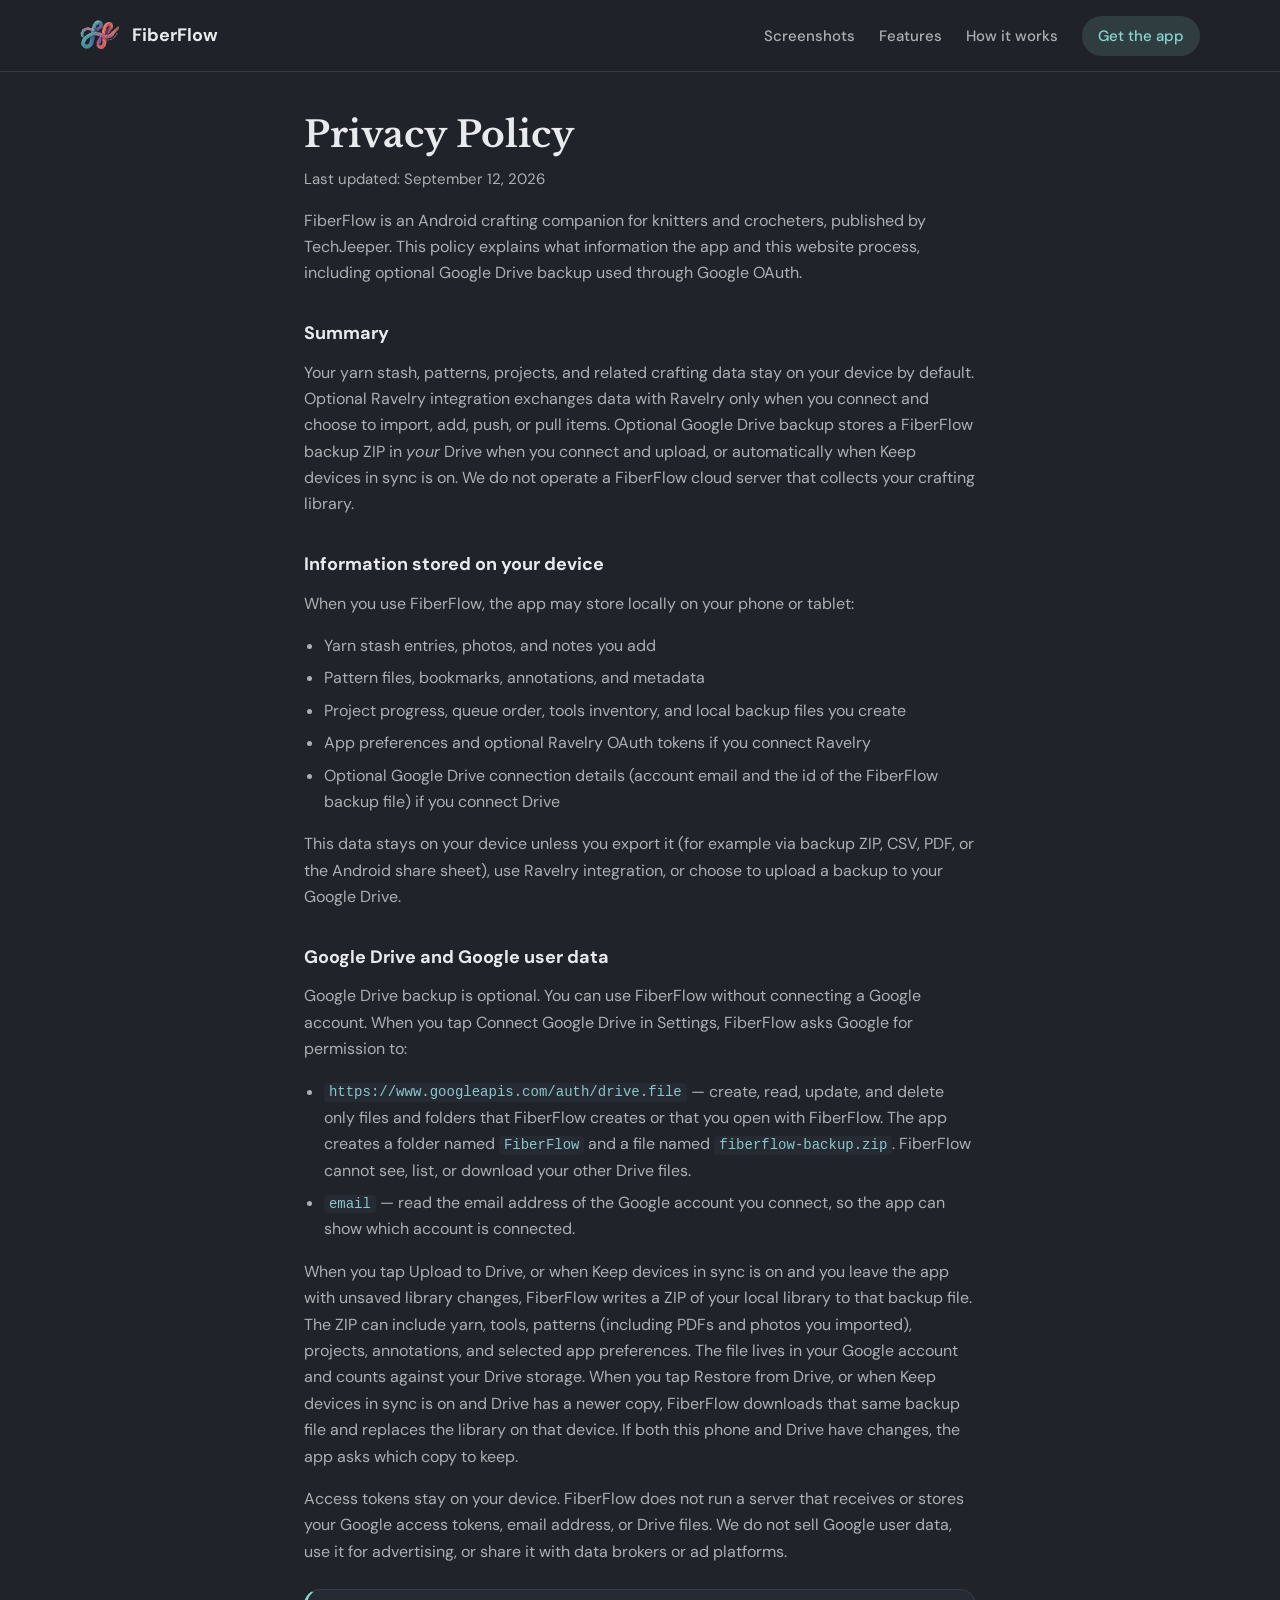
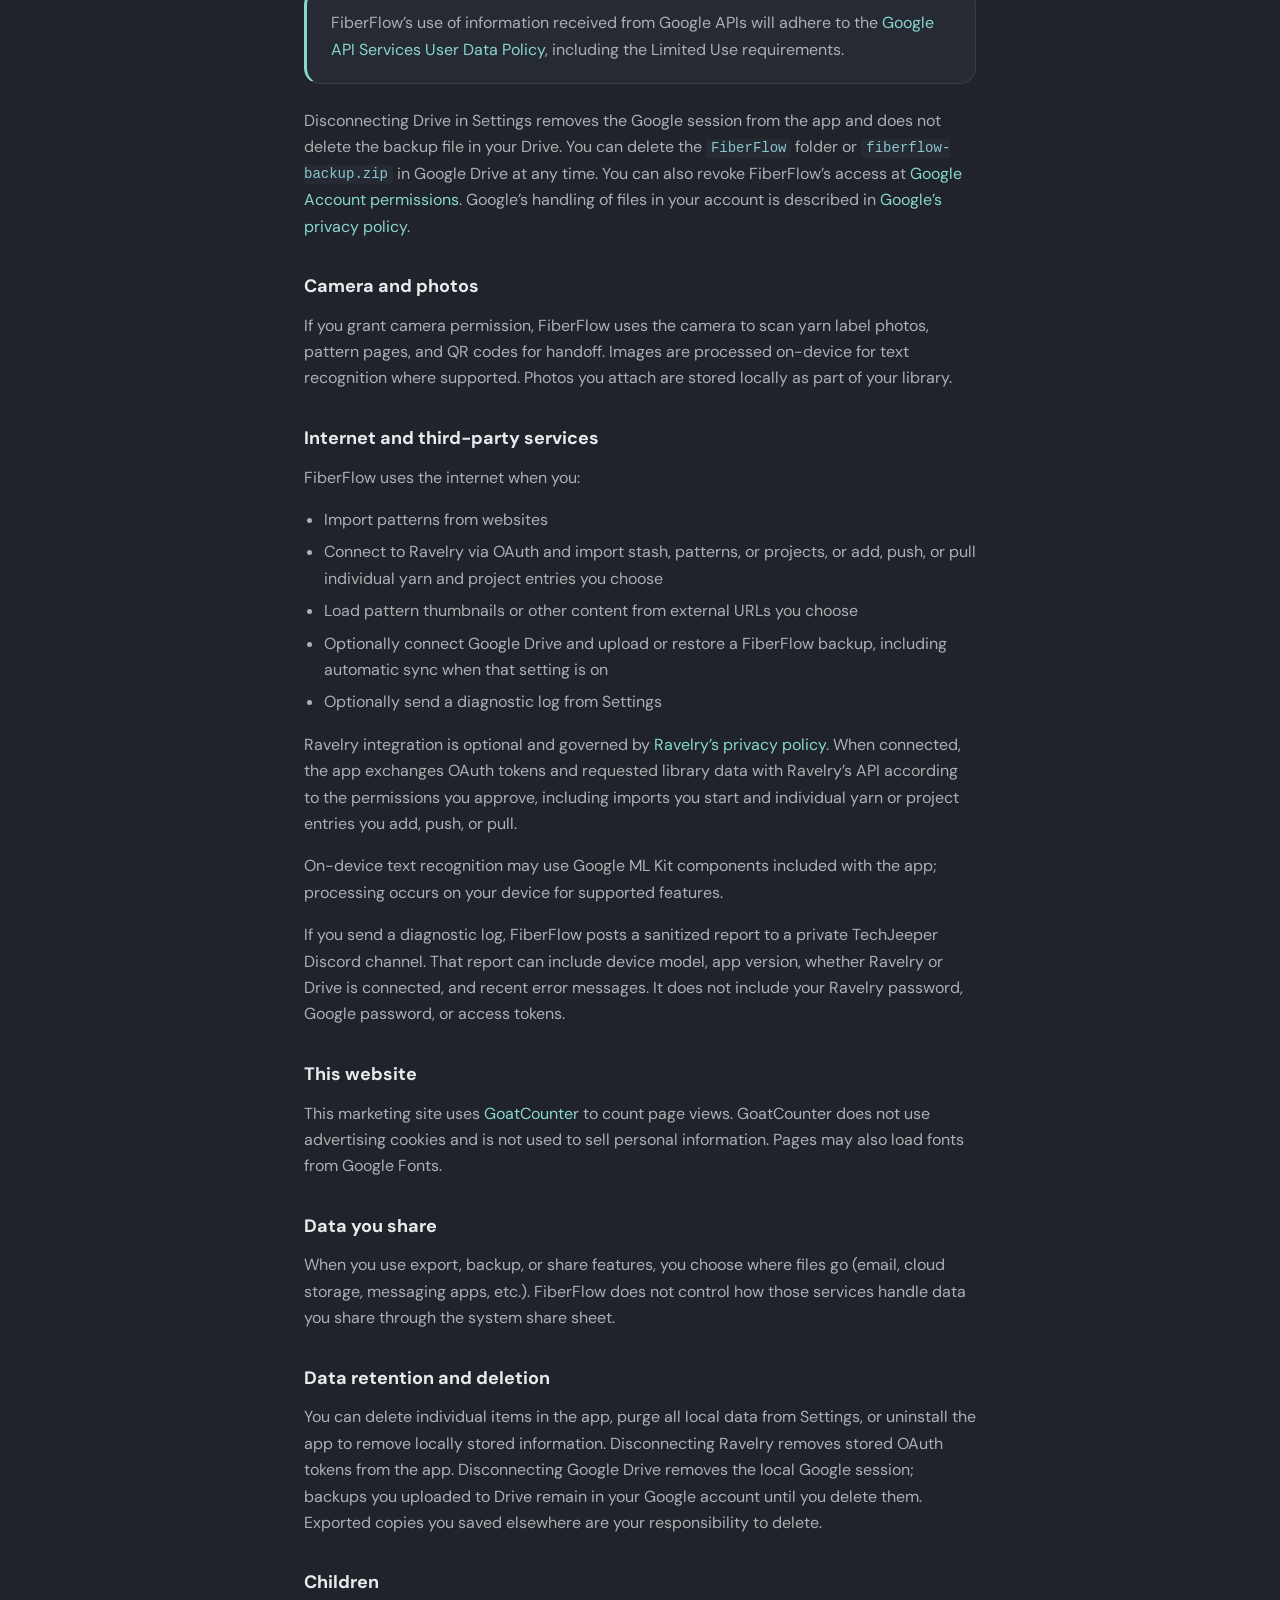
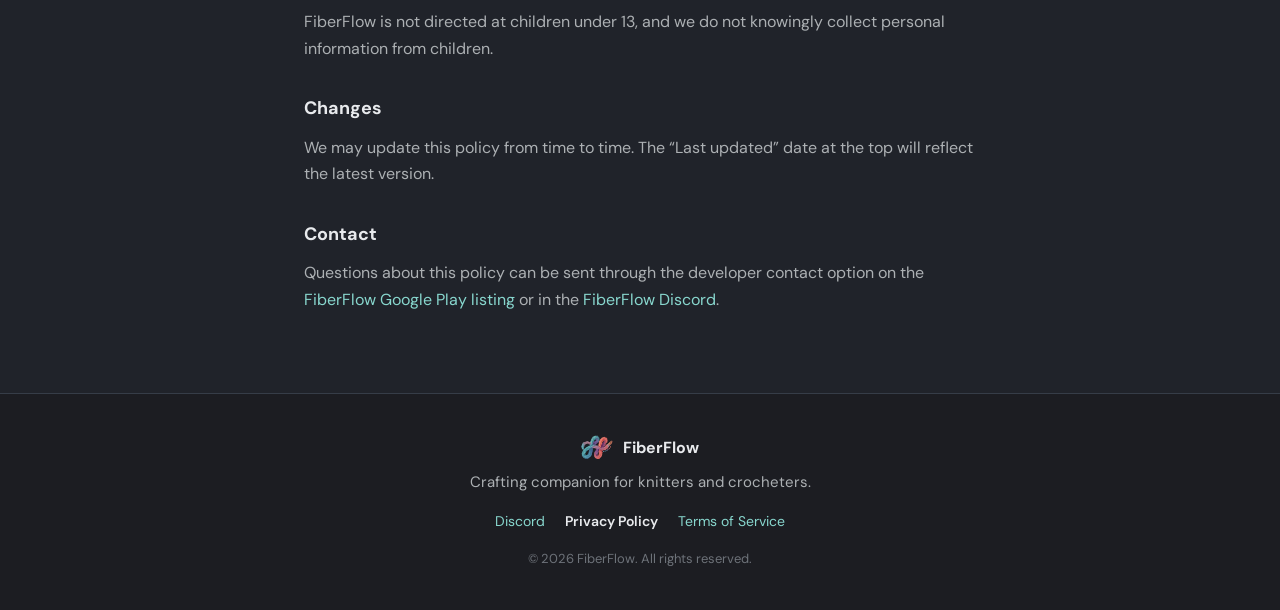
==== commit 2d5c370e: "Update the marketing site for Drive sync and two-way Ravelry. Co-authored-by: Cursor <cursoragent@cu" ====
--- a/privacy-policy.html
+++ b/privacy-policy.html
@@ -83,9 +83,10 @@
       <h2>Summary</h2>
       <p>
         Your yarn stash, patterns, projects, and related crafting data stay on your device by default.
-        Optional Ravelry integration exchanges data with Ravelry only when you connect and choose to import or sync.
-        Optional Google Drive backup uploads a FiberFlow backup ZIP to <em>your</em> Drive only when you connect
-        and choose Upload. We do not operate a FiberFlow cloud server that collects your crafting library.
+        Optional Ravelry integration exchanges data with Ravelry only when you connect and choose to import,
+        add, push, or pull items. Optional Google Drive backup stores a FiberFlow backup ZIP in <em>your</em>
+        Drive when you connect and upload, or automatically when Keep devices in sync is on. We do not operate
+        a FiberFlow cloud server that collects your crafting library.
       </p>
 
       <h2>Information stored on your device</h2>
@@ -120,11 +121,13 @@
         </li>
       </ul>
       <p>
-        When you tap Upload to Drive, FiberFlow writes a ZIP of your local library to that backup file.
+        When you tap Upload to Drive, or when Keep devices in sync is on and you leave the app with unsaved
+        library changes, FiberFlow writes a ZIP of your local library to that backup file.
         The ZIP can include yarn, tools, patterns (including PDFs and photos you imported), projects,
         annotations, and selected app preferences. The file lives in your Google account and counts
-        against your Drive storage. When you tap Restore from Drive, FiberFlow downloads that same
-        backup file and replaces the library on that device.
+        against your Drive storage. When you tap Restore from Drive, or when Keep devices in sync is on
+        and Drive has a newer copy, FiberFlow downloads that same backup file and replaces the library
+        on that device. If both this phone and Drive have changes, the app asks which copy to keep.
       </p>
       <p>
         Access tokens stay on your device. FiberFlow does not run a server that receives or stores your
@@ -158,15 +161,16 @@
       <p>FiberFlow uses the internet when you:</p>
       <ul>
         <li>Import patterns from websites</li>
-        <li>Connect to Ravelry via OAuth and import stash, patterns, queue, favorites, or purchased PDFs you choose</li>
+        <li>Connect to Ravelry via OAuth and import stash, patterns, or projects, or add, push, or pull individual yarn and project entries you choose</li>
         <li>Load pattern thumbnails or other content from external URLs you choose</li>
-        <li>Optionally connect Google Drive and upload or restore a FiberFlow backup you choose</li>
+        <li>Optionally connect Google Drive and upload or restore a FiberFlow backup, including automatic sync when that setting is on</li>
         <li>Optionally send a diagnostic log from Settings</li>
       </ul>
       <p>
         Ravelry integration is optional and governed by
         <a href="https://www.ravelry.com/privacy" rel="noopener noreferrer" target="_blank">Ravelry&rsquo;s privacy policy</a>.
-        When connected, the app exchanges OAuth tokens and requested library data with Ravelry&rsquo;s API according to the permissions you approve.
+        When connected, the app exchanges OAuth tokens and requested library data with Ravelry&rsquo;s API according to the permissions you approve,
+        including imports you start and individual yarn or project entries you add, push, or pull.
       </p>
       <p>
         On-device text recognition may use Google ML Kit components included with the app; processing occurs on your device for supported features.
@@ -222,6 +226,7 @@
       </div>
       <p class="footer-tagline">Crafting companion for knitters and crocheters.</p>
       <p class="footer-legal">
+        <a href="https://discord.gg/9WdGfetSRp" target="_blank" rel="noopener noreferrer">Discord</a>
         <a href="privacy-policy.html" aria-current="page">Privacy Policy</a>
         <a href="tos.html">Terms of Service</a>
       </p>
--- a/css/styles.css
+++ b/css/styles.css
@@ -1,749 +1,775 @@
-/* FiberFlow palette — matches app/src/main/java/com/fiberflow/app/ui/theme/Color.kt */
-:root {
-  --ink-deep: #1c1d22;
-  --ink-surface: #20232a;
-  --ink-card: #262a32;
-  --ink-elevated: #2e343e;
-  --ink-border: #3d4651;
-  --outline-variant: #363d48;
-
-  --brand-coral: #eb786a;
-  --brand-coral-light: #fb9d8a;
-  --brand-coral-dark: #c9504c;
-
-  --brand-teal: #88d7ce;
-  --brand-teal-light: #8ac6ce;
-  --brand-teal-dark: #3e7d8f;
-  --brand-teal-deep: #559dac;
-
-  --brand-plum: #4b2e6a;
-  --brand-plum-mid: #725c89;
-  --brand-plum-light: #9d83b4;
-
-  --brand-rose: #8c5571;
-  --brand-rose-light: #d98390;
-
-  --brand-blue: #437395;
-  --brand-blue-light: #709cb3;
-
-  --text-primary: #e8eaed;
-  --text-secondary: #acb0b3;
-  --text-muted: #6d7279;
-
-  --gradient-hero: linear-gradient(
-    135deg,
-    var(--brand-plum) 0%,
-    var(--brand-rose) 35%,
-    var(--brand-teal-dark) 70%,
-    var(--brand-teal) 100%
-  );
-
-  --radius-sm: 12px;
-  --radius-md: 16px;
-  --radius-lg: 28px;
-
-  --shadow-card: 0 4px 24px rgba(0, 0, 0, 0.25);
-  --header-height: 72px;
-
-  --font-serif: "Libre Baskerville", Georgia, "Times New Roman", serif;
-  --font-sans: "DM Sans", system-ui, -apple-system, sans-serif;
-}
-
-*,
-*::before,
-*::after {
-  box-sizing: border-box;
-}
-
-html {
-  scroll-behavior: smooth;
-}
-
-body {
-  margin: 0;
-  font-family: var(--font-sans);
-  font-size: 16px;
-  line-height: 1.6;
-  color: var(--text-primary);
-  background: var(--ink-surface);
-  -webkit-font-smoothing: antialiased;
-}
-
-img {
-  max-width: 100%;
-  height: auto;
-  display: block;
-}
-
-a {
-  color: var(--brand-teal);
-  text-decoration: none;
-}
-
-a:hover {
-  color: var(--brand-teal-light);
-}
-
-.container {
-  width: min(1120px, calc(100% - 2rem));
-  margin-inline: auto;
-}
-
-.skip-link {
-  position: absolute;
-  top: -100%;
-  left: 1rem;
-  z-index: 1000;
-  padding: 0.75rem 1rem;
-  background: var(--brand-teal);
-  color: var(--ink-deep);
-  border-radius: var(--radius-sm);
-  font-weight: 600;
-}
-
-.skip-link:focus {
-  top: 1rem;
-}
-
-/* Header */
-.site-header {
-  position: sticky;
-  top: 0;
-  z-index: 100;
-  height: var(--header-height);
-  background: rgba(32, 35, 42, 0.92);
-  backdrop-filter: blur(12px);
-  border-bottom: 1px solid var(--outline-variant);
-}
-
-.header-inner {
-  display: flex;
-  align-items: center;
-  justify-content: space-between;
-  height: 100%;
-}
-
-.brand {
-  display: flex;
-  align-items: center;
-  gap: 0.75rem;
-  color: var(--text-primary);
-  font-weight: 700;
-  font-size: 1.125rem;
-}
-
-.brand:hover {
-  color: var(--text-primary);
-}
-
-.brand-icon {
-  border-radius: 10px;
-}
-
-.site-nav {
-  display: flex;
-  align-items: center;
-  gap: 1.5rem;
-}
-
-.site-nav a {
-  color: var(--text-secondary);
-  font-size: 0.9375rem;
-  font-weight: 500;
-  transition: color 0.2s;
-}
-
-.site-nav a:hover {
-  color: var(--text-primary);
-}
-
-.nav-cta {
-  padding: 0.5rem 1rem;
-  border-radius: 999px;
-  background: rgba(136, 215, 206, 0.15);
-  color: var(--brand-teal) !important;
-}
-
-.nav-cta:hover {
-  background: rgba(136, 215, 206, 0.25);
-  color: var(--brand-teal-light) !important;
-}
-
-.nav-toggle {
-  display: none;
-  flex-direction: column;
-  justify-content: center;
-  gap: 5px;
-  width: 44px;
-  height: 44px;
-  padding: 0;
-  border: none;
-  border-radius: var(--radius-sm);
-  background: var(--ink-card);
-  cursor: pointer;
-}
-
-.nav-toggle span {
-  display: block;
-  width: 22px;
-  height: 2px;
-  margin-inline: auto;
-  background: var(--text-primary);
-  border-radius: 1px;
-  transition: transform 0.2s, opacity 0.2s;
-}
-
-.nav-toggle[aria-expanded="true"] span:nth-child(1) {
-  transform: translateY(7px) rotate(45deg);
-}
-
-.nav-toggle[aria-expanded="true"] span:nth-child(2) {
-  opacity: 0;
-}
-
-.nav-toggle[aria-expanded="true"] span:nth-child(3) {
-  transform: translateY(-7px) rotate(-45deg);
-}
-
-/* Hero */
-.hero-block {
-  padding: 1.5rem 1rem 2.5rem;
-}
-
-.hero {
-  max-width: 1120px;
-  margin-inline: auto;
-  background: var(--gradient-hero);
-  border-radius: var(--radius-lg);
-  padding: clamp(2rem, 5vw, 3.5rem) clamp(1.5rem, 4vw, 2.5rem) clamp(1.75rem, 4vw, 2.5rem);
-  display: flex;
-  flex-direction: column;
-  gap: clamp(1.75rem, 4vw, 2.5rem);
-}
-
-.hero-grid {
-  display: grid;
-  grid-template-columns: minmax(0, 1.15fr) minmax(0, 0.85fr);
-  gap: clamp(1.5rem, 4vw, 3rem);
-  align-items: center;
-}
-
-.hero-eyebrow {
-  margin: 0 0 0.75rem;
-  font-size: 0.875rem;
-  font-weight: 600;
-  letter-spacing: 0.06em;
-  text-transform: uppercase;
-  color: rgba(255, 255, 255, 0.95);
-  text-shadow: 0 1px 2px rgba(28, 29, 34, 0.35);
-}
-
-.hero h1 {
-  margin: 0 0 0.875rem;
-  font-family: var(--font-serif);
-  font-size: clamp(1.625rem, 3.2vw, 2.25rem);
-  font-weight: 700;
-  line-height: 1.3;
-  color: #fff;
-  max-width: 22ch;
-}
-
-.hero-lead {
-  margin: 0 0 1.5rem;
-  font-size: 1rem;
-  line-height: 1.6;
-  color: #fff;
-  max-width: 36rem;
-  text-shadow: 0 1px 2px rgba(28, 29, 34, 0.2);
-}
-
-.hero-actions {
-  display: flex;
-  flex-wrap: wrap;
-  gap: 0.75rem;
-}
-
-.btn {
-  display: inline-flex;
-  align-items: center;
-  justify-content: center;
-  padding: 0.875rem 1.5rem;
-  border-radius: 999px;
-  font-family: var(--font-sans);
-  font-size: 0.9375rem;
-  font-weight: 600;
-  border: 2px solid transparent;
-  cursor: pointer;
-  transition: background 0.2s, color 0.2s, border-color 0.2s, transform 0.15s;
-}
-
-.btn:hover {
-  transform: translateY(-1px);
-}
-
-.btn-primary {
-  background: #fff;
-  color: var(--ink-deep);
-  border-color: transparent;
-}
-
-.btn-primary:hover {
-  background: rgba(255, 255, 255, 0.92);
-  color: var(--ink-deep);
-}
-
-.btn-ghost {
-  background: rgba(255, 255, 255, 0.12);
-  color: #fff;
-  border-color: rgba(255, 255, 255, 0.25);
-}
-
-.btn-ghost:hover {
-  background: rgba(255, 255, 255, 0.2);
-  color: #fff;
-}
-
-.hero-art,
-.hero-phone {
-  display: flex;
-  justify-content: center;
-  align-items: center;
-  padding-inline: 0.5rem;
-}
-
-.hero-logo {
-  width: min(100%, 280px);
-  filter: drop-shadow(0 12px 32px rgba(0, 0, 0, 0.3));
-}
-
-/* Hero stats */
-.hero-stats {
-  padding-top: clamp(1.25rem, 3vw, 1.75rem);
-  border-top: 1px solid rgba(255, 255, 255, 0.18);
-}
-
-.stats-grid {
-  display: grid;
-  grid-template-columns: repeat(3, 1fr);
-  gap: 0.75rem;
-}
-
-.stat-chip {
-  padding: 1rem 1.25rem;
-  border-radius: var(--radius-md);
-  background: var(--ink-deep);
-  border: 1px solid var(--ink-border);
-  box-shadow: 0 4px 16px rgba(0, 0, 0, 0.35);
-}
-
-.stat-value {
-  display: block;
-  font-family: var(--font-serif);
-  font-size: 1.25rem;
-  font-weight: 700;
-  margin-bottom: 0.25rem;
-}
-
-.stat-label {
-  display: block;
-  font-size: 0.875rem;
-  font-weight: 500;
-  color: var(--text-secondary);
-}
-
-.stat-teal {
-  border-left: 3px solid var(--brand-teal);
-}
-
-.stat-teal .stat-value {
-  color: var(--brand-teal-light);
-}
-
-.stat-coral {
-  border-left: 3px solid var(--brand-coral);
-}
-
-.stat-coral .stat-value {
-  color: var(--brand-coral-light);
-}
-
-.stat-plum {
-  border-left: 3px solid var(--brand-plum-light);
-}
-
-.stat-plum .stat-value {
-  color: var(--brand-plum-light);
-}
-
-/* Sections */
-.section {
-  padding: 4.5rem 0;
-}
-
-.section-alt {
-  background: var(--ink-deep);
-}
-
-.section-header {
-  text-align: center;
-  max-width: 640px;
-  margin: 0 auto 3rem;
-}
-
-.section-header h2 {
-  margin: 0 0 0.75rem;
-  font-family: var(--font-serif);
-  font-size: clamp(1.5rem, 3vw, 2rem);
-  font-weight: 700;
-}
-
-.section-header p {
-  margin: 0;
-  color: var(--text-secondary);
-  font-size: 1.0625rem;
-}
-
-/* Feature cards */
-.feature-grid {
-  display: grid;
-  grid-template-columns: repeat(auto-fill, minmax(260px, 1fr));
-  gap: 1rem;
-}
-
-.feature-card {
-  padding: 1.25rem 1.5rem;
-  border-radius: var(--radius-md);
-  background: linear-gradient(145deg, var(--ink-card), var(--ink-elevated));
-  border: 1px solid var(--outline-variant);
-  transition: border-color 0.2s, transform 0.2s;
-}
-
-.feature-card:hover {
-  transform: translateY(-2px);
-}
-
-.feature-card h3 {
-  margin: 0 0 0.5rem;
-  font-size: 1rem;
-  font-weight: 700;
-}
-
-.feature-card p {
-  margin: 0;
-  font-size: 0.9375rem;
-  line-height: 1.55;
-  color: var(--text-secondary);
-}
-
-.accent-teal {
-  border-left: 3px solid var(--brand-teal);
-}
-
-.accent-teal h3 {
-  color: var(--brand-teal);
-}
-
-.accent-plum {
-  border-left: 3px solid var(--brand-plum-mid);
-}
-
-.accent-plum h3 {
-  color: var(--brand-plum-light);
-}
-
-.accent-coral {
-  border-left: 3px solid var(--brand-coral);
-}
-
-.accent-coral h3 {
-  color: var(--brand-coral);
-}
-
-.accent-rose {
-  border-left: 3px solid var(--brand-rose);
-}
-
-.accent-rose h3 {
-  color: var(--brand-rose-light);
-}
-
-.accent-blue {
-  border-left: 3px solid var(--brand-blue);
-}
-
-.accent-blue h3 {
-  color: var(--brand-blue-light);
-}
-
-/* Steps */
-.steps-list {
-  list-style: none;
-  margin: 0;
-  padding: 0;
-  display: grid;
-  gap: 1rem;
-  max-width: 720px;
-  margin-inline: auto;
-}
-
-.step-card {
-  display: flex;
-  gap: 1.25rem;
-  align-items: flex-start;
-  padding: 1.5rem;
-  border-radius: var(--radius-md);
-  background: var(--ink-card);
-  border: 1px solid var(--outline-variant);
-}
-
-.step-number {
-  flex-shrink: 0;
-  width: 2.5rem;
-  height: 2.5rem;
-  display: flex;
-  align-items: center;
-  justify-content: center;
-  border-radius: 50%;
-  background: rgba(136, 215, 206, 0.15);
-  color: var(--brand-teal);
-  font-weight: 700;
-  font-size: 1.125rem;
-}
-
-.step-card h3 {
-  margin: 0 0 0.375rem;
-  font-size: 1.125rem;
-  font-weight: 600;
-}
-
-.step-card p {
-  margin: 0;
-  color: var(--text-secondary);
-  font-size: 0.9375rem;
-}
-
-/* Download */
-.download-section {
-  text-align: center;
-}
-
-.download-inner {
-  max-width: 520px;
-}
-
-.download-icon {
-  margin: 0 auto 1.5rem;
-  border-radius: 22px;
-  box-shadow: var(--shadow-card);
-}
-
-.download-section h2 {
-  margin: 0 0 0.75rem;
-  font-family: var(--font-serif);
-  font-size: clamp(1.5rem, 3vw, 2rem);
-}
-
-.download-section > .container > p,
-.download-inner > p:not(.download-note) {
-  margin: 0 0 2rem;
-  color: var(--text-secondary);
-}
-
-.play-badge {
-  display: inline-flex;
-  align-items: center;
-  gap: 0.875rem;
-  padding: 0.75rem 1.25rem 0.75rem 1rem;
-  border-radius: var(--radius-sm);
-  background: #000;
-  color: #fff;
-  border: 1px solid rgba(255, 255, 255, 0.15);
-  transition: opacity 0.2s, transform 0.15s;
-}
-
-.play-badge:not(.play-badge--placeholder):hover {
-  transform: translateY(-1px);
-  color: #fff;
-}
-
-.play-badge--placeholder {
-  opacity: 0.55;
-  cursor: not-allowed;
-  pointer-events: none;
-}
-
-.play-badge-text {
-  display: flex;
-  flex-direction: column;
-  align-items: flex-start;
-  line-height: 1.2;
-}
-
-.play-badge-label {
-  font-size: 0.6875rem;
-  text-transform: uppercase;
-  letter-spacing: 0.04em;
-  opacity: 0.85;
-}
-
-.play-badge-store {
-  font-size: 1.25rem;
-  font-weight: 600;
-}
-
-.download-note {
-  margin: 1.25rem 0 0 !important;
-  font-size: 0.875rem;
-  color: var(--text-muted);
-}
-
-.download-note.is-live {
-  color: var(--brand-teal);
-}
-
-/* Footer */
-.site-footer {
-  padding: 2.5rem 0;
-  border-top: 1px solid var(--outline-variant);
-  background: var(--ink-deep);
-}
-
-.footer-inner {
-  text-align: center;
-}
-
-.footer-brand {
-  display: inline-flex;
-  align-items: center;
-  gap: 0.625rem;
-  font-weight: 700;
-  margin-bottom: 0.5rem;
-}
-
-.footer-brand img {
-  border-radius: 8px;
-}
-
-.footer-tagline {
-  margin: 0 0 1rem;
-  color: var(--text-secondary);
-  font-size: 0.9375rem;
-}
-
-.footer-legal {
-  display: flex;
-  justify-content: center;
-  flex-wrap: wrap;
-  gap: 0.5rem 1.25rem;
-  margin: 0 0 1rem;
-  font-size: 0.875rem;
-}
-
-.footer-legal a[aria-current="page"] {
-  color: var(--text-primary);
-  font-weight: 600;
-}
-
-.footer-copy {
-  margin: 0;
-  font-size: 0.8125rem;
-  color: var(--text-muted);
-}
-
-/* Responsive */
-@media (max-width: 860px) {
-  .hero-block {
-    padding: 1rem 1rem 2rem;
-  }
-
-  .hero {
-    border-radius: var(--radius-md);
-  }
-
-  .hero-grid {
-    grid-template-columns: 1fr;
-    text-align: center;
-  }
-
-  .hero h1 {
-    max-width: none;
-    margin-inline: auto;
-  }
-
-  .hero-lead {
-    margin-inline: auto;
-  }
-
-  .hero-actions {
-    justify-content: center;
-  }
-
-  .hero-art,
-  .hero-phone {
-    order: -1;
-    margin-bottom: 0.5rem;
-  }
-
-  .hero-logo {
-    width: min(220px, 72%);
-    margin-inline: auto;
-  }
-}
-
-@media (max-width: 720px) {
-  .nav-toggle {
-    display: flex;
-  }
-
-  .site-nav {
-    position: fixed;
-    top: var(--header-height);
-    left: 0;
-    right: 0;
-    flex-direction: column;
-    align-items: stretch;
-    gap: 0;
-    padding: 1rem;
-    background: var(--ink-card);
-    border-bottom: 1px solid var(--outline-variant);
-    transform: translateY(-120%);
-    opacity: 0;
-    visibility: hidden;
-    transition: transform 0.25s, opacity 0.25s, visibility 0.25s;
-  }
-
-  .site-nav.is-open {
-    transform: translateY(0);
-    opacity: 1;
-    visibility: visible;
-  }
-
-  .site-nav a {
-    padding: 0.875rem 1rem;
-    border-radius: var(--radius-sm);
-  }
-
-  .site-nav a:hover {
-    background: var(--ink-elevated);
-  }
-
-  .stats-grid {
-    grid-template-columns: 1fr;
-  }
-
-  .section {
-    padding: 3rem 0;
-  }
-}
-
-@media (prefers-reduced-motion: reduce) {
-  html {
-    scroll-behavior: auto;
-  }
-
-  *,
-  *::before,
-  *::after {
-    transition: none !important;
-  }
-}
+/* FiberFlow palette — matches app/src/main/java/com/fiberflow/app/ui/theme/Color.kt */
+:root {
+  --ink-deep: #1c1d22;
+  --ink-surface: #20232a;
+  --ink-card: #262a32;
+  --ink-elevated: #2e343e;
+  --ink-border: #3d4651;
+  --outline-variant: #363d48;
+
+  --brand-coral: #eb786a;
+  --brand-coral-light: #fb9d8a;
+  --brand-coral-dark: #c9504c;
+
+  --brand-teal: #88d7ce;
+  --brand-teal-light: #8ac6ce;
+  --brand-teal-dark: #3e7d8f;
+  --brand-teal-deep: #559dac;
+
+  --brand-plum: #4b2e6a;
+  --brand-plum-mid: #725c89;
+  --brand-plum-light: #9d83b4;
+
+  --brand-rose: #8c5571;
+  --brand-rose-light: #d98390;
+
+  --brand-blue: #437395;
+  --brand-blue-light: #709cb3;
+
+  --text-primary: #e8eaed;
+  --text-secondary: #acb0b3;
+  --text-muted: #6d7279;
+
+  --gradient-hero: linear-gradient(
+    135deg,
+    var(--brand-plum) 0%,
+    var(--brand-rose) 35%,
+    var(--brand-teal-dark) 70%,
+    var(--brand-teal) 100%
+  );
+
+  --radius-sm: 12px;
+  --radius-md: 16px;
+  --radius-lg: 28px;
+
+  --shadow-card: 0 4px 24px rgba(0, 0, 0, 0.25);
+  --header-height: 72px;
+
+  --font-serif: "Libre Baskerville", Georgia, "Times New Roman", serif;
+  --font-sans: "DM Sans", system-ui, -apple-system, sans-serif;
+}
+
+*,
+*::before,
+*::after {
+  box-sizing: border-box;
+}
+
+html {
+  scroll-behavior: smooth;
+}
+
+body {
+  margin: 0;
+  font-family: var(--font-sans);
+  font-size: 16px;
+  line-height: 1.6;
+  color: var(--text-primary);
+  background: var(--ink-surface);
+  -webkit-font-smoothing: antialiased;
+}
+
+img {
+  max-width: 100%;
+  height: auto;
+  display: block;
+}
+
+a {
+  color: var(--brand-teal);
+  text-decoration: none;
+}
+
+a:hover {
+  color: var(--brand-teal-light);
+}
+
+.container {
+  width: min(1120px, calc(100% - 2rem));
+  margin-inline: auto;
+}
+
+.skip-link {
+  position: absolute;
+  top: -100%;
+  left: 1rem;
+  z-index: 1000;
+  padding: 0.75rem 1rem;
+  background: var(--brand-teal);
+  color: var(--ink-deep);
+  border-radius: var(--radius-sm);
+  font-weight: 600;
+}
+
+.skip-link:focus {
+  top: 1rem;
+}
+
+/* Header */
+.site-header {
+  position: sticky;
+  top: 0;
+  z-index: 100;
+  height: var(--header-height);
+  background: rgba(32, 35, 42, 0.92);
+  backdrop-filter: blur(12px);
+  border-bottom: 1px solid var(--outline-variant);
+}
+
+.header-inner {
+  display: flex;
+  align-items: center;
+  justify-content: space-between;
+  height: 100%;
+}
+
+.brand {
+  display: flex;
+  align-items: center;
+  gap: 0.75rem;
+  color: var(--text-primary);
+  font-weight: 700;
+  font-size: 1.125rem;
+}
+
+.brand:hover {
+  color: var(--text-primary);
+}
+
+.brand-icon {
+  border-radius: 10px;
+}
+
+.site-nav {
+  display: flex;
+  align-items: center;
+  gap: 1.5rem;
+}
+
+.site-nav a {
+  color: var(--text-secondary);
+  font-size: 0.9375rem;
+  font-weight: 500;
+  transition: color 0.2s;
+}
+
+.site-nav a:hover {
+  color: var(--text-primary);
+}
+
+.nav-cta {
+  padding: 0.5rem 1rem;
+  border-radius: 999px;
+  background: rgba(136, 215, 206, 0.15);
+  color: var(--brand-teal) !important;
+}
+
+.nav-cta:hover {
+  background: rgba(136, 215, 206, 0.25);
+  color: var(--brand-teal-light) !important;
+}
+
+.nav-toggle {
+  display: none;
+  flex-direction: column;
+  justify-content: center;
+  gap: 5px;
+  width: 44px;
+  height: 44px;
+  padding: 0;
+  border: none;
+  border-radius: var(--radius-sm);
+  background: var(--ink-card);
+  cursor: pointer;
+}
+
+.nav-toggle span {
+  display: block;
+  width: 22px;
+  height: 2px;
+  margin-inline: auto;
+  background: var(--text-primary);
+  border-radius: 1px;
+  transition: transform 0.2s, opacity 0.2s;
+}
+
+.nav-toggle[aria-expanded="true"] span:nth-child(1) {
+  transform: translateY(7px) rotate(45deg);
+}
+
+.nav-toggle[aria-expanded="true"] span:nth-child(2) {
+  opacity: 0;
+}
+
+.nav-toggle[aria-expanded="true"] span:nth-child(3) {
+  transform: translateY(-7px) rotate(-45deg);
+}
+
+/* Hero */
+.hero-block {
+  padding: 1.5rem 1rem 2.5rem;
+}
+
+.hero {
+  max-width: 1120px;
+  margin-inline: auto;
+  background: var(--gradient-hero);
+  border-radius: var(--radius-lg);
+  padding: clamp(2rem, 5vw, 3.5rem) clamp(1.5rem, 4vw, 2.5rem) clamp(1.75rem, 4vw, 2.5rem);
+  display: flex;
+  flex-direction: column;
+  gap: clamp(1.75rem, 4vw, 2.5rem);
+}
+
+.hero-grid {
+  display: grid;
+  grid-template-columns: minmax(0, 1.15fr) minmax(0, 0.85fr);
+  gap: clamp(1.5rem, 4vw, 3rem);
+  align-items: center;
+}
+
+.hero-eyebrow {
+  margin: 0 0 0.75rem;
+  font-size: 0.875rem;
+  font-weight: 600;
+  letter-spacing: 0.06em;
+  text-transform: uppercase;
+  color: rgba(255, 255, 255, 0.95);
+  text-shadow: 0 1px 2px rgba(28, 29, 34, 0.35);
+}
+
+.hero h1 {
+  margin: 0 0 0.875rem;
+  font-family: var(--font-serif);
+  font-size: clamp(1.625rem, 3.2vw, 2.25rem);
+  font-weight: 700;
+  line-height: 1.3;
+  color: #fff;
+  max-width: 22ch;
+}
+
+.hero-lead {
+  margin: 0 0 1.5rem;
+  font-size: 1rem;
+  line-height: 1.6;
+  color: #fff;
+  max-width: 36rem;
+  text-shadow: 0 1px 2px rgba(28, 29, 34, 0.2);
+}
+
+.hero-actions {
+  display: flex;
+  flex-wrap: wrap;
+  gap: 0.75rem;
+}
+
+.btn {
+  display: inline-flex;
+  align-items: center;
+  justify-content: center;
+  padding: 0.875rem 1.5rem;
+  border-radius: 999px;
+  font-family: var(--font-sans);
+  font-size: 0.9375rem;
+  font-weight: 600;
+  border: 2px solid transparent;
+  cursor: pointer;
+  transition: background 0.2s, color 0.2s, border-color 0.2s, transform 0.15s;
+}
+
+.btn:hover {
+  transform: translateY(-1px);
+}
+
+.btn-primary {
+  background: #fff;
+  color: var(--ink-deep);
+  border-color: transparent;
+}
+
+.btn-primary:hover {
+  background: rgba(255, 255, 255, 0.92);
+  color: var(--ink-deep);
+}
+
+.btn-ghost {
+  background: rgba(255, 255, 255, 0.12);
+  color: #fff;
+  border-color: rgba(255, 255, 255, 0.25);
+}
+
+.btn-ghost:hover {
+  background: rgba(255, 255, 255, 0.2);
+  color: #fff;
+}
+
+.hero-art,
+.hero-phone {
+  display: flex;
+  justify-content: center;
+  align-items: center;
+  padding-inline: 0.5rem;
+}
+
+.hero-logo {
+  width: min(100%, 280px);
+  filter: drop-shadow(0 12px 32px rgba(0, 0, 0, 0.3));
+}
+
+/* Hero stats */
+.hero-stats {
+  padding-top: clamp(1.25rem, 3vw, 1.75rem);
+  border-top: 1px solid rgba(255, 255, 255, 0.18);
+}
+
+.stats-grid {
+  display: grid;
+  grid-template-columns: repeat(3, 1fr);
+  gap: 0.75rem;
+}
+
+.stat-chip {
+  padding: 1rem 1.25rem;
+  border-radius: var(--radius-md);
+  background: var(--ink-deep);
+  border: 1px solid var(--ink-border);
+  box-shadow: 0 4px 16px rgba(0, 0, 0, 0.35);
+}
+
+.stat-value {
+  display: block;
+  font-family: var(--font-serif);
+  font-size: 1.25rem;
+  font-weight: 700;
+  margin-bottom: 0.25rem;
+}
+
+.stat-label {
+  display: block;
+  font-size: 0.875rem;
+  font-weight: 500;
+  color: var(--text-secondary);
+}
+
+.stat-teal {
+  border-left: 3px solid var(--brand-teal);
+}
+
+.stat-teal .stat-value {
+  color: var(--brand-teal-light);
+}
+
+.stat-coral {
+  border-left: 3px solid var(--brand-coral);
+}
+
+.stat-coral .stat-value {
+  color: var(--brand-coral-light);
+}
+
+.stat-plum {
+  border-left: 3px solid var(--brand-plum-light);
+}
+
+.stat-plum .stat-value {
+  color: var(--brand-plum-light);
+}
+
+/* Sections */
+.section {
+  padding: 4.5rem 0;
+}
+
+.section-alt {
+  background: var(--ink-deep);
+}
+
+.section-header {
+  text-align: center;
+  max-width: 640px;
+  margin: 0 auto 3rem;
+}
+
+.section-header h2 {
+  margin: 0 0 0.75rem;
+  font-family: var(--font-serif);
+  font-size: clamp(1.5rem, 3vw, 2rem);
+  font-weight: 700;
+}
+
+.section-header p {
+  margin: 0;
+  color: var(--text-secondary);
+  font-size: 1.0625rem;
+}
+
+/* Feature cards */
+.feature-grid {
+  display: grid;
+  grid-template-columns: repeat(auto-fill, minmax(260px, 1fr));
+  gap: 1rem;
+}
+
+.feature-card {
+  padding: 1.25rem 1.5rem;
+  border-radius: var(--radius-md);
+  background: linear-gradient(145deg, var(--ink-card), var(--ink-elevated));
+  border: 1px solid var(--outline-variant);
+  transition: border-color 0.2s, transform 0.2s;
+}
+
+.feature-card:hover {
+  transform: translateY(-2px);
+}
+
+.feature-card h3 {
+  margin: 0 0 0.5rem;
+  font-size: 1rem;
+  font-weight: 700;
+}
+
+.feature-card p {
+  margin: 0;
+  font-size: 0.9375rem;
+  line-height: 1.55;
+  color: var(--text-secondary);
+}
+
+.accent-teal {
+  border-left: 3px solid var(--brand-teal);
+}
+
+.accent-teal h3 {
+  color: var(--brand-teal);
+}
+
+.accent-plum {
+  border-left: 3px solid var(--brand-plum-mid);
+}
+
+.accent-plum h3 {
+  color: var(--brand-plum-light);
+}
+
+.accent-coral {
+  border-left: 3px solid var(--brand-coral);
+}
+
+.accent-coral h3 {
+  color: var(--brand-coral);
+}
+
+.accent-rose {
+  border-left: 3px solid var(--brand-rose);
+}
+
+.accent-rose h3 {
+  color: var(--brand-rose-light);
+}
+
+.accent-blue {
+  border-left: 3px solid var(--brand-blue);
+}
+
+.accent-blue h3 {
+  color: var(--brand-blue-light);
+}
+
+/* Steps */
+.steps-list {
+  list-style: none;
+  margin: 0;
+  padding: 0;
+  display: grid;
+  gap: 1rem;
+  max-width: 720px;
+  margin-inline: auto;
+}
+
+.step-card {
+  display: flex;
+  gap: 1.25rem;
+  align-items: flex-start;
+  padding: 1.5rem;
+  border-radius: var(--radius-md);
+  background: var(--ink-card);
+  border: 1px solid var(--outline-variant);
+}
+
+.step-number {
+  flex-shrink: 0;
+  width: 2.5rem;
+  height: 2.5rem;
+  display: flex;
+  align-items: center;
+  justify-content: center;
+  border-radius: 50%;
+  background: rgba(136, 215, 206, 0.15);
+  color: var(--brand-teal);
+  font-weight: 700;
+  font-size: 1.125rem;
+}
+
+.step-card h3 {
+  margin: 0 0 0.375rem;
+  font-size: 1.125rem;
+  font-weight: 600;
+}
+
+.step-card p {
+  margin: 0;
+  color: var(--text-secondary);
+  font-size: 0.9375rem;
+}
+
+/* Download */
+.download-section {
+  text-align: center;
+}
+
+.download-inner {
+  max-width: 520px;
+}
+
+.download-icon {
+  margin: 0 auto 1.5rem;
+  border-radius: 22px;
+  box-shadow: var(--shadow-card);
+}
+
+.download-section h2 {
+  margin: 0 0 0.75rem;
+  font-family: var(--font-serif);
+  font-size: clamp(1.5rem, 3vw, 2rem);
+}
+
+.download-section > .container > p,
+.download-inner > p:not(.download-note) {
+  margin: 0 0 2rem;
+  color: var(--text-secondary);
+}
+
+.download-actions {
+  display: flex;
+  flex-wrap: wrap;
+  justify-content: center;
+  align-items: center;
+  gap: 0.75rem;
+}
+
+.community-link {
+  display: inline-flex;
+  align-items: center;
+  justify-content: center;
+  min-height: 52px;
+  padding: 0.75rem 1.25rem;
+  border-radius: var(--radius-sm);
+  background: var(--ink-card);
+  border: 1px solid var(--outline-variant);
+  color: var(--text-primary);
+  font-weight: 600;
+}
+
+.community-link:hover {
+  color: var(--brand-teal-light);
+  border-color: var(--brand-teal-dark);
+}
+
+.play-badge {
+  display: inline-flex;
+  align-items: center;
+  gap: 0.875rem;
+  padding: 0.75rem 1.25rem 0.75rem 1rem;
+  border-radius: var(--radius-sm);
+  background: #000;
+  color: #fff;
+  border: 1px solid rgba(255, 255, 255, 0.15);
+  transition: opacity 0.2s, transform 0.15s;
+}
+
+.play-badge:not(.play-badge--placeholder):hover {
+  transform: translateY(-1px);
+  color: #fff;
+}
+
+.play-badge--placeholder {
+  opacity: 0.55;
+  cursor: not-allowed;
+  pointer-events: none;
+}
+
+.play-badge-text {
+  display: flex;
+  flex-direction: column;
+  align-items: flex-start;
+  line-height: 1.2;
+}
+
+.play-badge-label {
+  font-size: 0.6875rem;
+  text-transform: uppercase;
+  letter-spacing: 0.04em;
+  opacity: 0.85;
+}
+
+.play-badge-store {
+  font-size: 1.25rem;
+  font-weight: 600;
+}
+
+.download-note {
+  margin: 1.25rem 0 0 !important;
+  font-size: 0.875rem;
+  color: var(--text-muted);
+}
+
+.download-note.is-live {
+  color: var(--brand-teal);
+}
+
+/* Footer */
+.site-footer {
+  padding: 2.5rem 0;
+  border-top: 1px solid var(--outline-variant);
+  background: var(--ink-deep);
+}
+
+.footer-inner {
+  text-align: center;
+}
+
+.footer-brand {
+  display: inline-flex;
+  align-items: center;
+  gap: 0.625rem;
+  font-weight: 700;
+  margin-bottom: 0.5rem;
+}
+
+.footer-brand img {
+  border-radius: 8px;
+}
+
+.footer-tagline {
+  margin: 0 0 1rem;
+  color: var(--text-secondary);
+  font-size: 0.9375rem;
+}
+
+.footer-legal {
+  display: flex;
+  justify-content: center;
+  flex-wrap: wrap;
+  gap: 0.5rem 1.25rem;
+  margin: 0 0 1rem;
+  font-size: 0.875rem;
+}
+
+.footer-legal a[aria-current="page"] {
+  color: var(--text-primary);
+  font-weight: 600;
+}
+
+.footer-copy {
+  margin: 0;
+  font-size: 0.8125rem;
+  color: var(--text-muted);
+}
+
+/* Responsive */
+@media (max-width: 860px) {
+  .hero-block {
+    padding: 1rem 1rem 2rem;
+  }
+
+  .hero {
+    border-radius: var(--radius-md);
+  }
+
+  .hero-grid {
+    grid-template-columns: 1fr;
+    text-align: center;
+  }
+
+  .hero h1 {
+    max-width: none;
+    margin-inline: auto;
+  }
+
+  .hero-lead {
+    margin-inline: auto;
+  }
+
+  .hero-actions {
+    justify-content: center;
+  }
+
+  .hero-art,
+  .hero-phone {
+    order: -1;
+    margin-bottom: 0.5rem;
+  }
+
+  .hero-logo {
+    width: min(220px, 72%);
+    margin-inline: auto;
+  }
+}
+
+@media (max-width: 720px) {
+  .nav-toggle {
+    display: flex;
+  }
+
+  .site-nav {
+    position: fixed;
+    top: var(--header-height);
+    left: 0;
+    right: 0;
+    flex-direction: column;
+    align-items: stretch;
+    gap: 0;
+    padding: 1rem;
+    background: var(--ink-card);
+    border-bottom: 1px solid var(--outline-variant);
+    transform: translateY(-120%);
+    opacity: 0;
+    visibility: hidden;
+    transition: transform 0.25s, opacity 0.25s, visibility 0.25s;
+  }
+
+  .site-nav.is-open {
+    transform: translateY(0);
+    opacity: 1;
+    visibility: visible;
+  }
+
+  .site-nav a {
+    padding: 0.875rem 1rem;
+    border-radius: var(--radius-sm);
+  }
+
+  .site-nav a:hover {
+    background: var(--ink-elevated);
+  }
+
+  .stats-grid {
+    grid-template-columns: 1fr;
+  }
+
+  .section {
+    padding: 3rem 0;
+  }
+}
+
+@media (prefers-reduced-motion: reduce) {
+  html {
+    scroll-behavior: auto;
+  }
+
+  *,
+  *::before,
+  *::after {
+    transition: none !important;
+  }
+}
